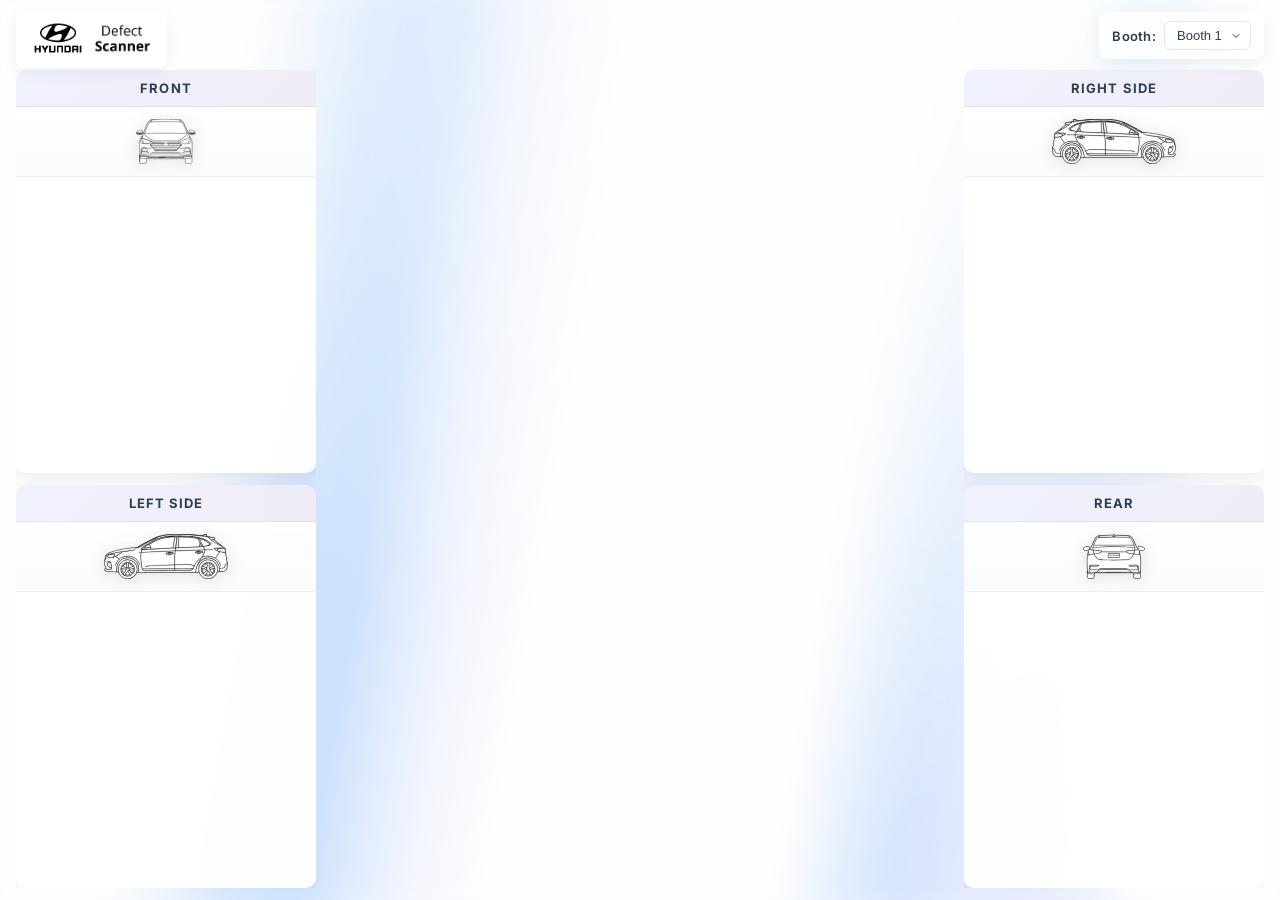
==== index.html @ 392a343a "booth options added" ====
<!DOCTYPE html>
<html lang="en">
<head>
    <meta charset="UTF-8">
    <meta name="viewport" content="width=device-width, initial-scale=1.0">
    <title>Hyundai Quality Control Dashboard</title>
    <link rel="stylesheet" href="styles.css">
</head>
<body>
    <div class="dashboard-container">
        <!-- Header with Logos -->
        <header class="dashboard-header">
            <div class="logo-container">
                <img src="Hyundai.png" alt="Hyundai Logo" class="logo hyundai-logo">
            </div>
            <div class="logo-container">
                <img src="DefectScanner.png" alt="Defect Scanner Logo" class="logo defect-logo">
            </div>
        </header>

        <!-- Booth Selector -->
        <div class="booth-selector">
            <label for="booth-select">Booth:</label>
            <select id="booth-select">
                <option value="5000" selected>Booth 1</option>
                <option value="5005">Booth 2</option>
                <option value="5010">Booth 3</option>
            </select>
        </div>

        <div class="main-layout">
            <!-- Left Column: Front & Left Side -->
            <div class="left-column">
                <!-- Front View Card -->
                <div class="inspection-card">
                    <div class="card-header">
                        <h2 class="card-title">FRONT</h2>
                    </div>
                    <div class="car-svg-container">
                        <img src="FrontView.svg" alt="Front View" class="car-svg">
                    </div>
                    <!-- Checklist loaded from API -->
                </div>

                <!-- Left Side View Card -->
                <div class="inspection-card">
                    <div class="card-header">
                        <h2 class="card-title">LEFT SIDE</h2>
                    </div>
                    <div class="car-svg-container">
                        <img src="SideView.svg" alt="Left Side" class="car-svg">
                    </div>
                    <!-- Checklist loaded from API -->
                </div>
            </div>

            <!-- Center: Video Grid -->
            <div class="videos-container">
                <!-- Videos loaded from API -->
            </div>

            <!-- Right Column: Right Side & Rear -->
            <div class="right-column">
                <!-- Right Side View Card -->
                <div class="inspection-card">
                    <div class="card-header">
                        <h2 class="card-title">RIGHT SIDE</h2>
                    </div>
                    <div class="car-svg-container">
                        <img src="SideView.svg" alt="Right Side" class="car-svg car-svg-flip">
                    </div>
                    <!-- Checklist loaded from API -->
                </div>

                <!-- Rear View Card -->
                <div class="inspection-card">
                    <div class="card-header">
                        <h2 class="card-title">REAR</h2>
                    </div>
                    <div class="car-svg-container">
                        <img src="BackView.svg" alt="Rear View" class="car-svg">
                    </div>
                    <!-- Checklist loaded from API -->
                </div>
            </div>
        </div>
    </div>

    <script src="script.js"></script>
</body>
</html>
---- styles.css ----
@import url('https://fonts.googleapis.com/css2?family=Inter:wght@400;500;600;700&display=swap');

* {
    margin: 0;
    padding: 0;
    box-sizing: border-box;
}

body {
    font-family: 'Inter', -apple-system, BlinkMacSystemFont, 'Segoe UI', Roboto, 'Helvetica Neue', Arial, sans-serif;
    background: #f8f9fa;
    height: 100vh;
    width: 100vw;
    padding: 0;
    margin: 0;
    color: #1a1a1a;
    -webkit-font-smoothing: antialiased;
    -moz-osx-font-smoothing: grayscale;
    overflow: hidden;
}

.dashboard-container {
    width: 100vw;
    height: 100vh;
    margin: 0;
    background: transparent;
    padding: 70px 16px 12px 16px;
    display: flex;
    flex-direction: column;
    align-items: center;
    justify-content: flex-start;
    position: relative;
    overflow: hidden;
}

/* Aurora Background Effect */
.dashboard-container::before {
    content: '';
    position: absolute;
    inset: -10px;
    pointer-events: none;
    background-image:
        repeating-linear-gradient(100deg, #fff 0%, #fff 7%, transparent 10%, transparent 12%, #fff 16%),
        repeating-linear-gradient(100deg, #e0f2fe 10%, #dbeafe 15%, #bfdbfe 20%, #e0e7ff 25%, #c7d2fe 30%);
    background-size: 300% 200%, 200% 100%;
    background-position: 50% 50%, 50% 50%;
    opacity: 0.8;
    filter: blur(10px);
    animation: aurora 60s linear infinite;
    will-change: transform;
    z-index: 0;
}

.dashboard-container::after {
    content: '';
    position: absolute;
    inset: 0;
    pointer-events: none;
    background-image:
        repeating-linear-gradient(100deg, #fff 0%, #fff 7%, transparent 10%, transparent 12%, #fff 16%),
        repeating-linear-gradient(100deg, #e0f2fe 10%, #dbeafe 15%, #bfdbfe 20%, #e0e7ff 25%, #c7d2fe 30%);
    background-size: 200% 100%, 100% 100%;
    background-attachment: fixed;
    mix-blend-mode: overlay;
    animation: aurora 60s linear infinite;
    z-index: 0;
    mask-image: radial-gradient(ellipse at 100% 0%, black 10%, transparent 70%);
    -webkit-mask-image: radial-gradient(ellipse at 100% 0%, black 10%, transparent 70%);
}

@keyframes aurora {
    0% {
        background-position: 50% 50%, 50% 50%;
    }
    100% {
        background-position: 350% 50%, 350% 50%;
    }
}

/* Header Styles - Compact for TV */
.dashboard-header {
    width: fit-content;
    display: flex;
    justify-content: flex-start;
    align-items: center;
    gap: 12px;
    padding: 8px 16px;
    position: absolute;
    top: 12px;
    left: 16px;
    z-index: 10;
    background: rgba(255, 255, 255, 0.7);
    backdrop-filter: blur(10px);
    -webkit-backdrop-filter: blur(10px);
    border: 1.5px solid rgba(255, 255, 255, 0.9);
    border-radius: 8px;
    box-shadow: 0 4px 16px rgba(0, 0, 0, 0.06);
}

.logo-container {
    flex: 0 0 auto;
}

.logo {
    height: 36px;
    width: auto;
    object-fit: contain;
}

.hyundai-logo {
    height: 32px;
}

.defect-logo {
    height: 34px;
}

/* Booth Selector */
.booth-selector {
    position: absolute;
    top: 12px;
    right: 16px;
    z-index: 10;
    display: flex;
    align-items: center;
    gap: 8px;
    padding: 8px 12px;
    background: rgba(255, 255, 255, 0.7);
    backdrop-filter: blur(10px);
    -webkit-backdrop-filter: blur(10px);
    border: 1.5px solid rgba(255, 255, 255, 0.9);
    border-radius: 8px;
    box-shadow: 0 4px 16px rgba(0, 0, 0, 0.06);
}

.booth-selector label {
    font-size: 13px;
    font-weight: 600;
    color: #2c3e50;
    letter-spacing: 0.02em;
}

.booth-selector select {
    padding: 6px 28px 6px 12px;
    font-size: 13px;
    font-weight: 500;
    color: #2c3e50;
    background: #ffffff;
    border: 1.5px solid #e5e8eb;
    border-radius: 6px;
    cursor: pointer;
    outline: none;
    transition: all 0.2s ease;
    appearance: none;
    background-image: url("data:image/svg+xml,%3Csvg xmlns='http://www.w3.org/2000/svg' width='12' height='12' viewBox='0 0 24 24' fill='none' stroke='%232c3e50' stroke-width='2' stroke-linecap='round' stroke-linejoin='round'%3E%3Cpolyline points='6,9 12,15 18,9'%3E%3C/polyline%3E%3C/svg%3E");
    background-repeat: no-repeat;
    background-position: right 8px center;
}

.booth-selector select:hover {
    border-color: #667eea;
    background-color: #f8fafc;
}

.booth-selector select:focus {
    border-color: #667eea;
    box-shadow: 0 0 0 3px rgba(102, 126, 234, 0.15);
}

/* Main Layout - Optimized for 24" TV Screen (1920x1080) */
.main-layout {
    width: 100%;
    max-width: 100%;
    flex: 1;
    display: grid;
    grid-template-columns: 300px 1fr 300px;
    grid-template-rows: 1fr;
    gap: 12px;
    position: relative;
    z-index: 1;
    min-height: 0;
    overflow: hidden;
}

/* Side Columns */
.left-column,
.right-column {
    display: flex;
    flex-direction: column;
    gap: 12px;
    min-height: 0;
    overflow: hidden;
}

/* Videos Container - Center area */
.videos-container {
    display: flex;
    flex-direction: column;
    width: 100%;
    height: 100%;
    align-self: stretch;
    position: relative;
    overflow: hidden;
}

/* Single video fills entire container */
.videos-container > div {
    flex: 1;
    width: 100% !important;
    height: 100% !important;
    min-height: 0;
    display: flex;
}

/* Override inline styles on images from backend */
.videos-container img[style],
.videos-container img {
    width: 100% !important;
    height: 100% !important;
    object-fit: cover !important;
    display: block !important;
    flex: 1;
    min-height: 0;
}

.videos-container video,
.videos-container iframe {
    width: 100% !important;
    height: 100% !important;
    object-fit: cover !important;
    display: block !important;
}

.video-wrapper {
    border-radius: 12px;
    overflow: hidden;
    position: relative;
    background: #fff;
    transition: all 0.3s cubic-bezier(0.4, 0, 0.2, 1);
    width: 100%;
    height: 100%;
    box-shadow: 0 4px 12px rgba(0, 0, 0, 0.08);
}

.video-wrapper:hover {
    transform: scale(1.02);
    box-shadow: 0 8px 24px rgba(0, 0, 0, 0.12);
}

.vehicle-image {
    width: 100%;
    height: 100%;
    object-fit: cover;
    display: block;
}

/* Inspection Card Styles */
.inspection-card {
    background: rgba(255, 255, 255, 0.95);
    border-radius: 10px;
    padding: 0;
    box-shadow: 0 4px 16px rgba(0, 0, 0, 0.08);
    overflow: hidden;
    transition: all 0.3s cubic-bezier(0.4, 0, 0.2, 1);
    position: relative;
    display: flex;
    flex-direction: column;
    backdrop-filter: blur(10px);
    -webkit-backdrop-filter: blur(10px);
    flex: 1;
    min-height: 0;
}

.inspection-card:hover {
    transform: translateY(-3px);
    box-shadow: 0 10px 28px rgba(0, 0, 0, 0.15);
}

/* Card Header */
.card-header {
    padding: 10px 12px;
    background: linear-gradient(135deg, rgba(102, 126, 234, 0.1) 0%, rgba(118, 75, 162, 0.1) 100%);
    border-bottom: 1px solid rgba(0, 0, 0, 0.06);
    flex-shrink: 0;
}

.card-title {
    font-size: 13px;
    font-weight: 700;
    color: #2c3e50;
    margin: 0;
    letter-spacing: 0.08em;
    text-align: center;
    text-transform: uppercase;
}

/* Car SVG Container */
.car-svg-container {
    padding: 10px;
    display: flex;
    align-items: center;
    justify-content: center;
    background: linear-gradient(180deg, rgba(255, 255, 255, 0.5) 0%, rgba(248, 250, 252, 0.8) 100%);
    border-bottom: 1px solid rgba(0, 0, 0, 0.06);
    min-height: 70px;
    flex-shrink: 0;
}

.car-svg {
    width: auto;
    height: 45px;
    max-width: 100%;
    filter: drop-shadow(0 2px 8px rgba(0, 0, 0, 0.1));
    transition: transform 0.3s ease;
    object-fit: contain;
}

.car-svg-flip {
    transform: scaleX(-1);
}

.inspection-card:hover .car-svg {
    transform: scale(1.1);
}

.inspection-card:hover .car-svg-flip {
    transform: scaleX(-1) scale(1.1);
}

/* Dual Checklist Container */
.dual-checklist-container {
    display: flex;
    gap: 6px;
    padding: 8px;
    flex: 1;
    overflow: hidden;
    min-height: 0;
}

.checklist-column {
    flex: 1;
    display: flex;
    flex-direction: column;
    gap: 4px;
    min-width: 0;
    min-height: 0;
    overflow: hidden;
}

.checklist-heading {
    font-size: 9px;
    font-weight: 700;
    color: #64748b;
    text-transform: uppercase;
    letter-spacing: 0.05em;
    margin: 0;
    padding: 4px 5px;
    background: rgba(100, 116, 139, 0.08);
    border-radius: 4px;
    text-align: center;
    flex-shrink: 0;
}

/* Checklist Container */
.checklist-container {
    padding: 0;
    display: flex;
    flex-direction: column;
    gap: 4px;
    overflow-y: auto;
    flex: 1;
    min-height: 0;
}

.checklist-container::-webkit-scrollbar {
    width: 6px;
}

.checklist-container::-webkit-scrollbar-track {
    background: transparent;
}

.checklist-container::-webkit-scrollbar-thumb {
    background: rgba(0, 0, 0, 0.1);
    border-radius: 3px;
}

.checklist-container::-webkit-scrollbar-thumb:hover {
    background: rgba(0, 0, 0, 0.2);
}

/* Checklist Item */
.checklist-item {
    display: flex;
    align-items: center;
    gap: 6px;
    padding: 5px 8px;
    background: #ffffff;
    border: 1.5px solid #e5e8eb;
    border-radius: 5px;
    transition: all 0.25s cubic-bezier(0.4, 0, 0.2, 1);
    cursor: pointer;
    position: relative;
    min-height: 28px;
    flex-shrink: 0;
}

.checklist-item:hover {
    background: #f8fafc;
    border-color: #00d6a3;
    transform: translateX(2px);
}

.checklist-item label {
    cursor: pointer;
    user-select: none;
    font-size: 10px;
    font-weight: 500;
    color: #2c3e50;
    flex: 1;
    line-height: 1.2;
    letter-spacing: -0.01em;
}

/* Custom Checkbox - Red Cross for unchecked, Green Check for checked */
.checkbox {
    appearance: none;
    width: 14px;
    height: 14px;
    border: 1.5px solid #ef4444;
    border-radius: 3px;
    cursor: pointer;
    position: relative;
    flex-shrink: 0;
    transition: all 0.25s cubic-bezier(0.4, 0, 0.2, 1);
    background: #fee2e2;
}

/* Red Cross for unchecked */
.checkbox::before {
    content: '';
    position: absolute;
    left: 50%;
    top: 50%;
    width: 8px;
    height: 1.5px;
    background: #ef4444;
    transform: translate(-50%, -50%) rotate(45deg);
}

.checkbox::after {
    content: '';
    position: absolute;
    left: 50%;
    top: 50%;
    width: 8px;
    height: 1.5px;
    background: #ef4444;
    transform: translate(-50%, -50%) rotate(-45deg);
}

.checkbox:hover {
    border-color: #dc2626;
    background: #fecaca;
}

/* Green checkmark for checked */
.checkbox:checked {
    background: #10b981;
    border-color: #10b981;
}

.checkbox:checked::before {
    display: none;
}

.checkbox:checked::after {
    content: '';
    position: absolute;
    left: 4px;
    top: 1px;
    width: 3px;
    height: 7px;
    border: solid white;
    border-width: 0 1.5px 1.5px 0;
    background: transparent;
    transform: rotate(45deg);
}

.checkbox:checked ~ label {
    color: #047857;
    font-weight: 600;
}

/* Unchecked items - Red styling */
.checklist-item {
    background: #fef2f2;
    border-color: #fca5a5;
}

.checklist-item label {
    color: #dc2626;
}

/* Checked items - Green styling */
.checklist-item:has(.checkbox:checked) {
    background: #f0fdf7;
    border-color: #86efac;
}

/* Parts Checklist - Amber/Yellow styling for unchecked (informational) */
.parts-checklist .checklist-item {
    background: #fffbeb;
    border-color: #fcd34d;
}

.parts-checklist .checklist-item label {
    color: #b45309;
}

.parts-checklist .checkbox {
    border-color: #f59e0b;
    background: #fef3c7;
}

.parts-checklist .checkbox::before,
.parts-checklist .checkbox::after {
    background: #f59e0b;
}

.parts-checklist .checkbox:hover {
    border-color: #d97706;
    background: #fde68a;
}

/* Parts Checklist - Checked items remain green */
.parts-checklist .checklist-item:has(.checkbox:checked) {
    background: #f0fdf7;
    border-color: #86efac;
}

.parts-checklist .checkbox:checked {
    background: #10b981;
    border-color: #10b981;
}

.parts-checklist .checkbox:checked::before {
    display: none;
}

.parts-checklist .checkbox:checked::after {
    content: '';
    position: absolute;
    left: 4px;
    top: 1px;
    width: 3px;
    height: 7px;
    border: solid white;
    border-width: 0 1.5px 1.5px 0;
    background: transparent;
    transform: rotate(45deg);
}

.parts-checklist .checkbox:checked ~ label {
    color: #047857;
    font-weight: 600;
}

/* Print Styles */
@media print {
    body {
        background: white;
    }

    .dashboard-container::before,
    .dashboard-container::after {
        display: none;
    }

    .dashboard-container {
        box-shadow: none;
    }
}
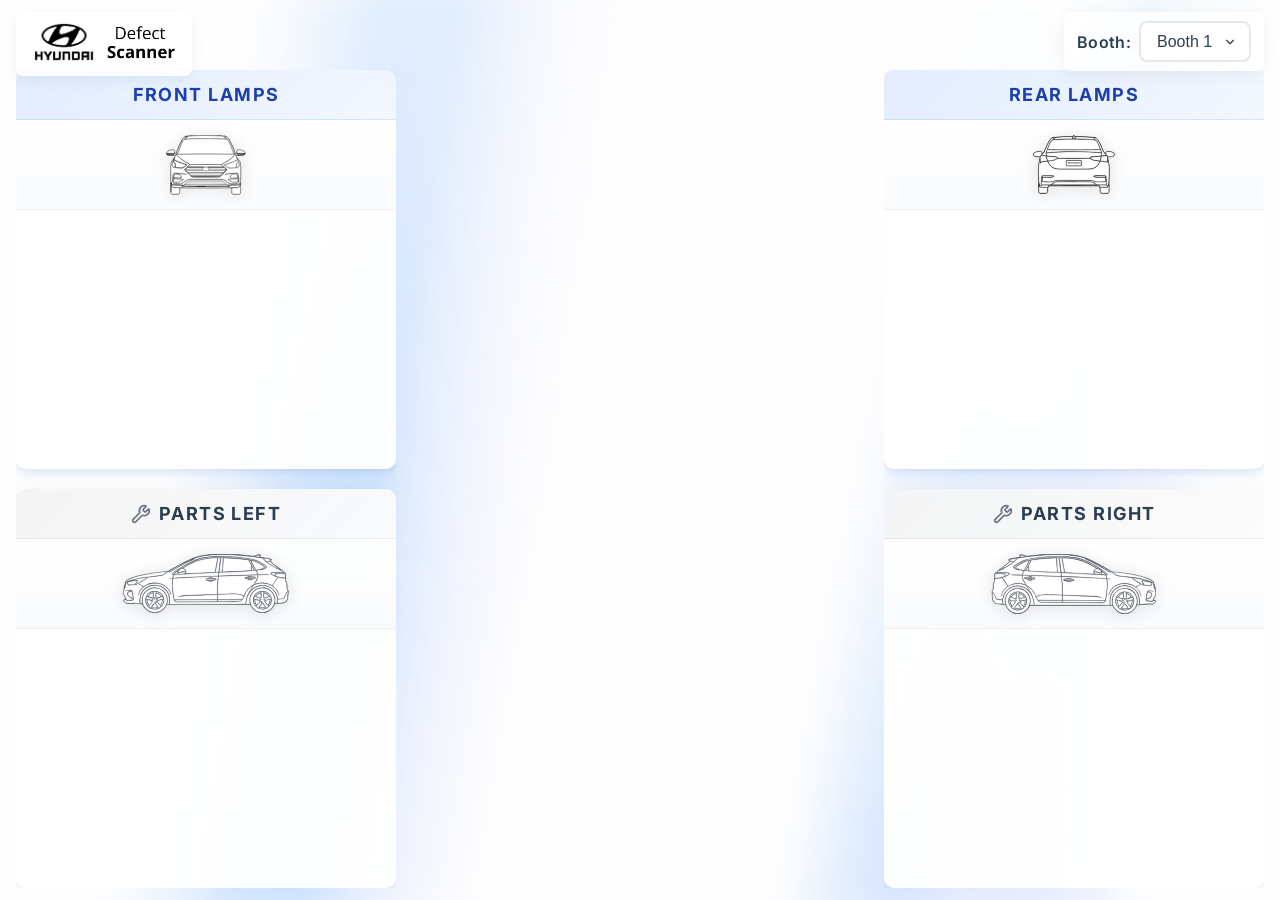
==== commit 7a2ad71c: "9 jan" ====
--- a/index.html
+++ b/index.html
@@ -29,12 +29,12 @@
         </div>
 
         <div class="main-layout">
-            <!-- Left Column: Front & Left Side -->
+            <!-- Left Column: Front Lamps & Left Parts -->
             <div class="left-column">
-                <!-- Front View Card -->
-                <div class="inspection-card">
+                <!-- Front View Lamps Card -->
+                <div class="inspection-card lamp-card" id="front-lamps-card">
                     <div class="card-header">
-                        <h2 class="card-title">FRONT</h2>
+                        <h2 class="card-title">FRONT LAMPS</h2>
                     </div>
                     <div class="car-svg-container">
                         <img src="FrontView.svg" alt="Front View" class="car-svg">
@@ -42,10 +42,15 @@
                     <!-- Checklist loaded from API -->
                 </div>
 
-                <!-- Left Side View Card -->
-                <div class="inspection-card">
+                <!-- Left Side Parts Card -->
+                <div class="inspection-card parts-card" id="left-parts-card">
                     <div class="card-header">
-                        <h2 class="card-title">LEFT SIDE</h2>
+                        <h2 class="card-title">
+                            <svg class="title-icon" xmlns="http://www.w3.org/2000/svg" width="24" height="24" viewBox="0 0 24 24" fill="none" stroke="currentColor" stroke-width="2" stroke-linecap="round" stroke-linejoin="round">
+                                <path d="M14.7 6.3a1 1 0 0 0 0 1.4l1.6 1.6a1 1 0 0 0 1.4 0l3.106-3.105c.32-.322.863-.22.983.218a6 6 0 0 1-8.259 7.057l-7.91 7.91a1 1 0 0 1-2.999-3l7.91-7.91a6 6 0 0 1 7.057-8.259c.438.12.54.662.219.984z"/>
+                            </svg>
+                            PARTS LEFT
+                        </h2>
                     </div>
                     <div class="car-svg-container">
                         <img src="SideView.svg" alt="Left Side" class="car-svg">
@@ -59,26 +64,31 @@
                 <!-- Videos loaded from API -->
             </div>
 
-            <!-- Right Column: Right Side & Rear -->
+            <!-- Right Column: Rear Lamps & Right Parts -->
             <div class="right-column">
-                <!-- Right Side View Card -->
-                <div class="inspection-card">
+                <!-- Rear View Lamps Card -->
+                <div class="inspection-card lamp-card" id="rear-lamps-card">
                     <div class="card-header">
-                        <h2 class="card-title">RIGHT SIDE</h2>
+                        <h2 class="card-title">REAR LAMPS</h2>
                     </div>
                     <div class="car-svg-container">
-                        <img src="SideView.svg" alt="Right Side" class="car-svg car-svg-flip">
+                        <img src="BackView.svg" alt="Rear View" class="car-svg">
                     </div>
                     <!-- Checklist loaded from API -->
                 </div>
 
-                <!-- Rear View Card -->
-                <div class="inspection-card">
+                <!-- Right Side Parts Card -->
+                <div class="inspection-card parts-card" id="right-parts-card">
                     <div class="card-header">
-                        <h2 class="card-title">REAR</h2>
+                        <h2 class="card-title">
+                            <svg class="title-icon" xmlns="http://www.w3.org/2000/svg" width="24" height="24" viewBox="0 0 24 24" fill="none" stroke="currentColor" stroke-width="2" stroke-linecap="round" stroke-linejoin="round">
+                                <path d="M14.7 6.3a1 1 0 0 0 0 1.4l1.6 1.6a1 1 0 0 0 1.4 0l3.106-3.105c.32-.322.863-.22.983.218a6 6 0 0 1-8.259 7.057l-7.91 7.91a1 1 0 0 1-2.999-3l7.91-7.91a6 6 0 0 1 7.057-8.259c.438.12.54.662.219.984z"/>
+                            </svg>
+                            PARTS RIGHT
+                        </h2>
                     </div>
                     <div class="car-svg-container">
-                        <img src="BackView.svg" alt="Rear View" class="car-svg">
+                        <img src="SideView.svg" alt="Right Side" class="car-svg car-svg-flip">
                     </div>
                     <!-- Checklist loaded from API -->
                 </div>
--- a/styles.css
+++ b/styles.css
@@ -102,17 +102,17 @@
 }
 
 .logo {
-    height: 36px;
+    height: 44px;
     width: auto;
     object-fit: contain;
 }
 
 .hyundai-logo {
-    height: 32px;
+    height: 40px;
 }
 
 .defect-logo {
-    height: 34px;
+    height: 42px;
 }
 
 /* Booth Selector */
@@ -134,27 +134,27 @@
 }
 
 .booth-selector label {
-    font-size: 13px;
+    font-size: 16px;
     font-weight: 600;
     color: #2c3e50;
     letter-spacing: 0.02em;
 }
 
 .booth-selector select {
-    padding: 6px 28px 6px 12px;
-    font-size: 13px;
+    padding: 10px 36px 10px 16px;
+    font-size: 16px;
     font-weight: 500;
     color: #2c3e50;
     background: #ffffff;
-    border: 1.5px solid #e5e8eb;
-    border-radius: 6px;
+    border: 2px solid #e5e8eb;
+    border-radius: 8px;
     cursor: pointer;
     outline: none;
     transition: all 0.2s ease;
     appearance: none;
-    background-image: url("data:image/svg+xml,%3Csvg xmlns='http://www.w3.org/2000/svg' width='12' height='12' viewBox='0 0 24 24' fill='none' stroke='%232c3e50' stroke-width='2' stroke-linecap='round' stroke-linejoin='round'%3E%3Cpolyline points='6,9 12,15 18,9'%3E%3C/polyline%3E%3C/svg%3E");
+    background-image: url("data:image/svg+xml,%3Csvg xmlns='http://www.w3.org/2000/svg' width='14' height='14' viewBox='0 0 24 24' fill='none' stroke='%232c3e50' stroke-width='2' stroke-linecap='round' stroke-linejoin='round'%3E%3Cpolyline points='6,9 12,15 18,9'%3E%3C/polyline%3E%3C/svg%3E");
     background-repeat: no-repeat;
-    background-position: right 8px center;
+    background-position: right 12px center;
 }
 
 .booth-selector select:hover {
@@ -173,9 +173,9 @@
     max-width: 100%;
     flex: 1;
     display: grid;
-    grid-template-columns: 300px 1fr 300px;
+    grid-template-columns: 380px 1fr 380px;
     grid-template-rows: 1fr;
-    gap: 12px;
+    gap: 16px;
     position: relative;
     z-index: 1;
     min-height: 0;
@@ -187,7 +187,7 @@
 .right-column {
     display: flex;
     flex-direction: column;
-    gap: 12px;
+    gap: 20px;
     min-height: 0;
     overflow: hidden;
 }
@@ -276,39 +276,80 @@
     box-shadow: 0 10px 28px rgba(0, 0, 0, 0.15);
 }
 
+/* Lamp Cards - Blue accent */
+.lamp-card {
+    box-shadow: 0 4px 16px rgba(59, 130, 246, 0.15), 0 2px 8px rgba(0, 0, 0, 0.06);
+}
+
+.lamp-card .card-header {
+    background: linear-gradient(135deg, rgba(59, 130, 246, 0.15) 0%, rgba(96, 165, 250, 0.08) 100%);
+    border-bottom: 1px solid rgba(59, 130, 246, 0.15);
+}
+
+.lamp-card .card-title {
+    color: #1e40af;
+}
+
+.lamp-card .title-icon {
+    color: #3b82f6;
+}
+
+/* Parts Cards - Subtle grey accent */
+.parts-card .card-header {
+    background: linear-gradient(135deg, rgba(107, 114, 128, 0.08) 0%, rgba(156, 163, 175, 0.04) 100%);
+}
+
+.parts-card .title-icon {
+    color: #6b7280;
+}
+
 /* Card Header */
 .card-header {
-    padding: 10px 12px;
+    padding: 14px 16px;
     background: linear-gradient(135deg, rgba(102, 126, 234, 0.1) 0%, rgba(118, 75, 162, 0.1) 100%);
     border-bottom: 1px solid rgba(0, 0, 0, 0.06);
     flex-shrink: 0;
 }
 
 .card-title {
-    font-size: 13px;
+    font-size: 18px;
     font-weight: 700;
     color: #2c3e50;
     margin: 0;
     letter-spacing: 0.08em;
     text-align: center;
     text-transform: uppercase;
+    display: flex;
+    align-items: center;
+    justify-content: center;
+    gap: 8px;
+}
+
+/* Title Icon (wrench) for parts cards */
+.title-icon {
+    width: 20px;
+    height: 20px;
+    color: #2c3e50;
+    flex-shrink: 0;
 }
 
 /* Car SVG Container */
 .car-svg-container {
-    padding: 10px;
-    display: flex;
+    padding: 12px 16px;
+    display: flex;
+    flex-direction: column;
     align-items: center;
     justify-content: center;
+    gap: 8px;
     background: linear-gradient(180deg, rgba(255, 255, 255, 0.5) 0%, rgba(248, 250, 252, 0.8) 100%);
     border-bottom: 1px solid rgba(0, 0, 0, 0.06);
-    min-height: 70px;
+    min-height: 90px;
     flex-shrink: 0;
 }
 
 .car-svg {
     width: auto;
-    height: 45px;
+    height: 60px;
     max-width: 100%;
     filter: drop-shadow(0 2px 8px rgba(0, 0, 0, 0.1));
     transition: transform 0.3s ease;
@@ -363,10 +404,10 @@
 
 /* Checklist Container */
 .checklist-container {
-    padding: 0;
+    padding: 10px;
     display: flex;
     flex-direction: column;
-    gap: 4px;
+    gap: 6px;
     overflow-y: auto;
     flex: 1;
     min-height: 0;
@@ -393,47 +434,48 @@
 .checklist-item {
     display: flex;
     align-items: center;
-    gap: 6px;
-    padding: 5px 8px;
+    gap: 10px;
+    padding: 10px 14px;
     background: #ffffff;
-    border: 1.5px solid #e5e8eb;
-    border-radius: 5px;
+    border: none;
+    border-radius: 8px;
+    box-shadow: 0 1px 3px rgba(0, 0, 0, 0.08), 0 1px 2px rgba(0, 0, 0, 0.04);
     transition: all 0.25s cubic-bezier(0.4, 0, 0.2, 1);
     cursor: pointer;
     position: relative;
-    min-height: 28px;
+    min-height: 44px;
     flex-shrink: 0;
 }
 
 .checklist-item:hover {
-    background: #f8fafc;
-    border-color: #00d6a3;
-    transform: translateX(2px);
+    background: #fafafa;
+    box-shadow: 0 4px 12px rgba(0, 0, 0, 0.1), 0 2px 4px rgba(0, 0, 0, 0.06);
+    transform: translateY(-1px);
 }
 
 .checklist-item label {
     cursor: pointer;
     user-select: none;
-    font-size: 10px;
+    font-size: 15px;
     font-weight: 500;
     color: #2c3e50;
     flex: 1;
-    line-height: 1.2;
+    line-height: 1.3;
     letter-spacing: -0.01em;
 }
 
 /* Custom Checkbox - Red Cross for unchecked, Green Check for checked */
 .checkbox {
     appearance: none;
-    width: 14px;
-    height: 14px;
-    border: 1.5px solid #ef4444;
-    border-radius: 3px;
+    width: 22px;
+    height: 22px;
+    border: 2px solid #ef4444;
+    border-radius: 50%;
     cursor: pointer;
     position: relative;
     flex-shrink: 0;
     transition: all 0.25s cubic-bezier(0.4, 0, 0.2, 1);
-    background: #fee2e2;
+    background: #ef4444;
 }
 
 /* Red Cross for unchecked */
@@ -442,9 +484,9 @@
     position: absolute;
     left: 50%;
     top: 50%;
-    width: 8px;
-    height: 1.5px;
-    background: #ef4444;
+    width: 10px;
+    height: 2px;
+    background: white;
     transform: translate(-50%, -50%) rotate(45deg);
 }
 
@@ -453,15 +495,15 @@
     position: absolute;
     left: 50%;
     top: 50%;
-    width: 8px;
-    height: 1.5px;
-    background: #ef4444;
+    width: 10px;
+    height: 2px;
+    background: white;
     transform: translate(-50%, -50%) rotate(-45deg);
 }
 
 .checkbox:hover {
     border-color: #dc2626;
-    background: #fecaca;
+    background: #dc2626;
 }
 
 /* Green checkmark for checked */
@@ -477,93 +519,105 @@
 .checkbox:checked::after {
     content: '';
     position: absolute;
-    left: 4px;
-    top: 1px;
-    width: 3px;
-    height: 7px;
+    left: 50%;
+    top: 45%;
+    width: 5px;
+    height: 9px;
     border: solid white;
-    border-width: 0 1.5px 1.5px 0;
+    border-width: 0 2px 2px 0;
     background: transparent;
+    transform: translate(-50%, -50%) rotate(45deg);
+}
+
+.checkbox:checked ~ label {
+    color: #059669;
+}
+
+/* Unchecked items - Subtle styling */
+.checklist-item label {
+    color: #374151;
+}
+
+/* Checked items - Subtle green tint */
+.checklist-item:has(.checkbox:checked) {
+    background: #f0fdf4;
+    box-shadow: 0 1px 3px rgba(16, 185, 129, 0.12), 0 1px 2px rgba(16, 185, 129, 0.08);
+}
+
+.checklist-item:has(.checkbox:checked) label {
+    color: #059669;
+}
+
+/* Parts Indicator (replaces checkbox for parts) */
+.parts-indicator {
+    width: 22px;
+    height: 22px;
+    border-radius: 50%;
+    flex-shrink: 0;
+    display: flex;
+    align-items: center;
+    justify-content: center;
+    transition: all 0.25s ease;
+}
+
+/* Parts State: Grey - Not eligible for current car */
+.parts-state-not-eligible {
+    background: #f9fafb !important;
+    box-shadow: 0 1px 2px rgba(0, 0, 0, 0.04) !important;
+}
+
+.parts-state-not-eligible .parts-indicator {
+    background: #d1d5db;
+}
+
+.parts-state-not-eligible label {
+    color: #9ca3af !important;
+}
+
+/* Parts State: Blue - Present in current car */
+.parts-state-present {
+    background: #eff6ff !important;
+    box-shadow: 0 1px 3px rgba(59, 130, 246, 0.12), 0 1px 2px rgba(59, 130, 246, 0.08) !important;
+}
+
+.parts-state-present .parts-indicator {
+    background: #3b82f6;
+}
+
+.parts-state-present .parts-indicator::after {
+    content: '';
+    width: 6px;
+    height: 10px;
+    border: solid white;
+    border-width: 0 2.5px 2.5px 0;
     transform: rotate(45deg);
-}
-
-.checkbox:checked ~ label {
-    color: #047857;
-    font-weight: 600;
-}
-
-/* Unchecked items - Red styling */
-.checklist-item {
-    background: #fef2f2;
-    border-color: #fca5a5;
-}
-
-.checklist-item label {
-    color: #dc2626;
-}
-
-/* Checked items - Green styling */
-.checklist-item:has(.checkbox:checked) {
-    background: #f0fdf7;
-    border-color: #86efac;
-}
-
-/* Parts Checklist - Amber/Yellow styling for unchecked (informational) */
-.parts-checklist .checklist-item {
-    background: #fffbeb;
-    border-color: #fcd34d;
-}
-
-.parts-checklist .checklist-item label {
-    color: #b45309;
-}
-
-.parts-checklist .checkbox {
-    border-color: #f59e0b;
-    background: #fef3c7;
-}
-
-.parts-checklist .checkbox::before,
-.parts-checklist .checkbox::after {
-    background: #f59e0b;
-}
-
-.parts-checklist .checkbox:hover {
-    border-color: #d97706;
-    background: #fde68a;
-}
-
-/* Parts Checklist - Checked items remain green */
-.parts-checklist .checklist-item:has(.checkbox:checked) {
-    background: #f0fdf7;
-    border-color: #86efac;
-}
-
-.parts-checklist .checkbox:checked {
-    background: #10b981;
-    border-color: #10b981;
-}
-
-.parts-checklist .checkbox:checked::before {
-    display: none;
-}
-
-.parts-checklist .checkbox:checked::after {
-    content: '';
-    position: absolute;
-    left: 4px;
-    top: 1px;
-    width: 3px;
-    height: 7px;
-    border: solid white;
-    border-width: 0 1.5px 1.5px 0;
-    background: transparent;
-    transform: rotate(45deg);
-}
-
-.parts-checklist .checkbox:checked ~ label {
-    color: #047857;
-    font-weight: 600;
+    margin-bottom: 2px;
+}
+
+.parts-state-present label {
+    color: #2563eb !important;
+}
+
+/* Parts State: Orange - Required but not present */
+.parts-state-required {
+    background: #fff7ed !important;
+    box-shadow: 0 1px 3px rgba(249, 115, 22, 0.12), 0 1px 2px rgba(249, 115, 22, 0.08) !important;
+}
+
+.parts-state-required .parts-indicator {
+    background: #f97316;
+}
+
+.parts-state-required .parts-indicator::after {
+    content: '!';
+    color: white;
+    font-weight: 700;
+    font-size: 14px;
+    line-height: 1;
+}
+
+.parts-state-required label {
+    color: #ea580c !important;
 }
 
 /* Print Styles */
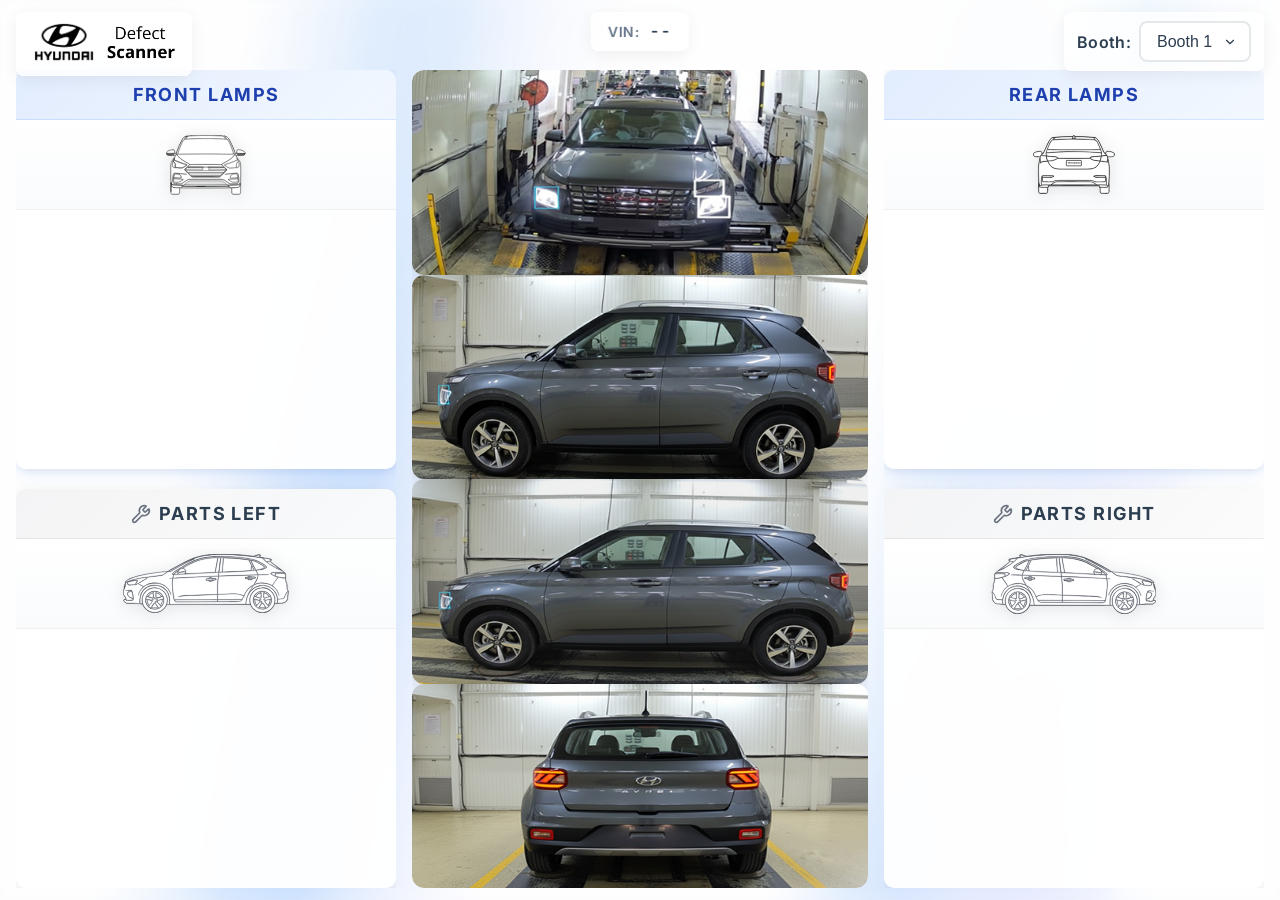
==== commit f6011dd6: "Add VIN display and status popover for test results - Add VIN display at top center with JetBrains M" ====
--- a/index.html
+++ b/index.html
@@ -17,6 +17,12 @@
                 <img src="DefectScanner.png" alt="Defect Scanner Logo" class="logo defect-logo">
             </div>
         </header>
+
+        <!-- VIN Display -->
+        <div class="vin-display" id="vin-display">
+            <span class="vin-label">VIN:</span>
+            <span class="vin-code" id="vin-code">--</span>
+        </div>
 
         <!-- Booth Selector -->
         <div class="booth-selector">
@@ -96,6 +102,14 @@
         </div>
     </div>
 
+    <!-- Status Popover (Full Screen) -->
+    <div class="status-popover" id="status-popover">
+        <div class="popover-content">
+            <div class="popover-icon" id="popover-icon"></div>
+            <div class="popover-text" id="popover-text"></div>
+        </div>
+    </div>
+
     <script src="script.js"></script>
 </body>
 </html>
--- a/styles.css
+++ b/styles.css
@@ -1,4 +1,5 @@
 @import url('https://fonts.googleapis.com/css2?family=Inter:wght@400;500;600;700&display=swap');
+@import url('https://fonts.googleapis.com/css2?family=JetBrains+Mono:wght@500;700&display=swap');
 
 * {
     margin: 0;
@@ -197,14 +198,24 @@
     display: flex;
     flex-direction: column;
     width: 100%;
-    height: 100%;
-    align-self: stretch;
+    flex: 1;
+    min-height: 0;
     position: relative;
     overflow: hidden;
+    border-radius: 12px;
+}
+
+/* Video content wrapper */
+.video-content-wrapper {
+    flex: 1;
+    width: 100%;
+    min-height: 0;
+    display: flex;
+    flex-direction: column;
 }
 
 /* Single video fills entire container */
-.videos-container > div {
+.video-content-wrapper > div {
     flex: 1;
     width: 100% !important;
     height: 100% !important;
@@ -620,6 +631,181 @@
     color: #ea580c !important;
 }
 
+/* VIN Display - Top center */
+.vin-display {
+    position: absolute;
+    top: 12px;
+    left: 50%;
+    transform: translateX(-50%);
+    z-index: 10;
+    display: flex;
+    align-items: center;
+    gap: 10px;
+    padding: 8px 16px;
+    background: rgba(255, 255, 255, 0.7);
+    backdrop-filter: blur(10px);
+    -webkit-backdrop-filter: blur(10px);
+    border: 1.5px solid rgba(255, 255, 255, 0.9);
+    border-radius: 8px;
+    box-shadow: 0 4px 16px rgba(0, 0, 0, 0.06);
+}
+
+.vin-label {
+    font-size: 14px;
+    font-weight: 600;
+    color: #64748b;
+    letter-spacing: 0.05em;
+}
+
+.vin-code {
+    font-family: 'JetBrains Mono', monospace;
+    font-size: 16px;
+    font-weight: 600;
+    color: #2c3e50;
+    letter-spacing: 0.08em;
+}
+
+/* Status Popover - Full screen overlay */
+.status-popover {
+    position: fixed;
+    inset: 0;
+    z-index: 1000;
+    display: flex;
+    align-items: center;
+    justify-content: center;
+    opacity: 0;
+    visibility: hidden;
+    transition: all 0.4s cubic-bezier(0.4, 0, 0.2, 1);
+    pointer-events: none;
+}
+
+.status-popover::before {
+    content: '';
+    position: absolute;
+    inset: 0;
+    background: rgba(0, 0, 0, 0.05);
+}
+
+.status-popover.show {
+    opacity: 1;
+    visibility: visible;
+}
+
+.status-popover.show .popover-content {
+    transform: scale(1) translateY(0);
+}
+
+.popover-content {
+    position: relative;
+    display: flex;
+    flex-direction: column;
+    align-items: center;
+    justify-content: center;
+    gap: 32px;
+    width: 40vw;
+    height: 40vh;
+    min-width: 420px;
+    min-height: 320px;
+    background: rgba(255, 255, 255, 0.75);
+    backdrop-filter: blur(20px);
+    -webkit-backdrop-filter: blur(20px);
+    border: 1px solid rgba(255, 255, 255, 0.5);
+    border-radius: 32px;
+    box-shadow:
+        0 32px 64px rgba(0, 0, 0, 0.2),
+        inset 0 1px 0 rgba(255, 255, 255, 0.8);
+    transform: scale(0.9) translateY(20px);
+    transition: transform 0.5s cubic-bezier(0.34, 1.56, 0.64, 1);
+}
+
+/* Success state card tint */
+.popover-content:has(.popover-icon.success) {
+    background: rgba(240, 253, 244, 0.8);
+    border-color: rgba(34, 197, 94, 0.3);
+}
+
+/* Failure state card tint */
+.popover-content:has(.popover-icon.failure) {
+    background: rgba(254, 242, 242, 0.8);
+    border-color: rgba(239, 68, 68, 0.3);
+}
+
+.popover-icon {
+    width: 140px;
+    height: 140px;
+    border-radius: 50%;
+    display: flex;
+    align-items: center;
+    justify-content: center;
+    position: relative;
+}
+
+.popover-icon.success {
+    background: linear-gradient(145deg, #22c55e 0%, #16a34a 100%);
+    box-shadow: 0 16px 48px rgba(34, 197, 94, 0.5);
+    animation: pulse-success 1.5s ease-in-out infinite;
+}
+
+@keyframes pulse-success {
+    0%, 100% { transform: scale(1); box-shadow: 0 16px 48px rgba(34, 197, 94, 0.5); }
+    50% { transform: scale(1.05); box-shadow: 0 20px 60px rgba(34, 197, 94, 0.6); }
+}
+
+.popover-icon.success::after {
+    content: '';
+    width: 40px;
+    height: 70px;
+    border: solid white;
+    border-width: 0 10px 10px 0;
+    transform: rotate(45deg);
+    margin-bottom: 16px;
+}
+
+.popover-icon.failure {
+    background: linear-gradient(145deg, #ef4444 0%, #dc2626 100%);
+    box-shadow: 0 16px 48px rgba(239, 68, 68, 0.5);
+    animation: pulse-failure 1.5s ease-in-out infinite;
+}
+
+@keyframes pulse-failure {
+    0%, 100% { transform: scale(1); box-shadow: 0 16px 48px rgba(239, 68, 68, 0.5); }
+    50% { transform: scale(1.05); box-shadow: 0 20px 60px rgba(239, 68, 68, 0.6); }
+}
+
+.popover-icon.failure::before,
+.popover-icon.failure::after {
+    content: '';
+    position: absolute;
+    width: 70px;
+    height: 10px;
+    background: white;
+    border-radius: 5px;
+}
+
+.popover-icon.failure::before {
+    transform: rotate(45deg);
+}
+
+.popover-icon.failure::after {
+    transform: rotate(-45deg);
+}
+
+.popover-text {
+    font-family: 'Inter', sans-serif;
+    font-size: 36px;
+    font-weight: 700;
+    letter-spacing: 0.04em;
+    text-transform: uppercase;
+}
+
+.popover-text.success {
+    color: #16a34a;
+}
+
+.popover-text.failure {
+    color: #dc2626;
+}
+
 /* Print Styles */
 @media print {
     body {
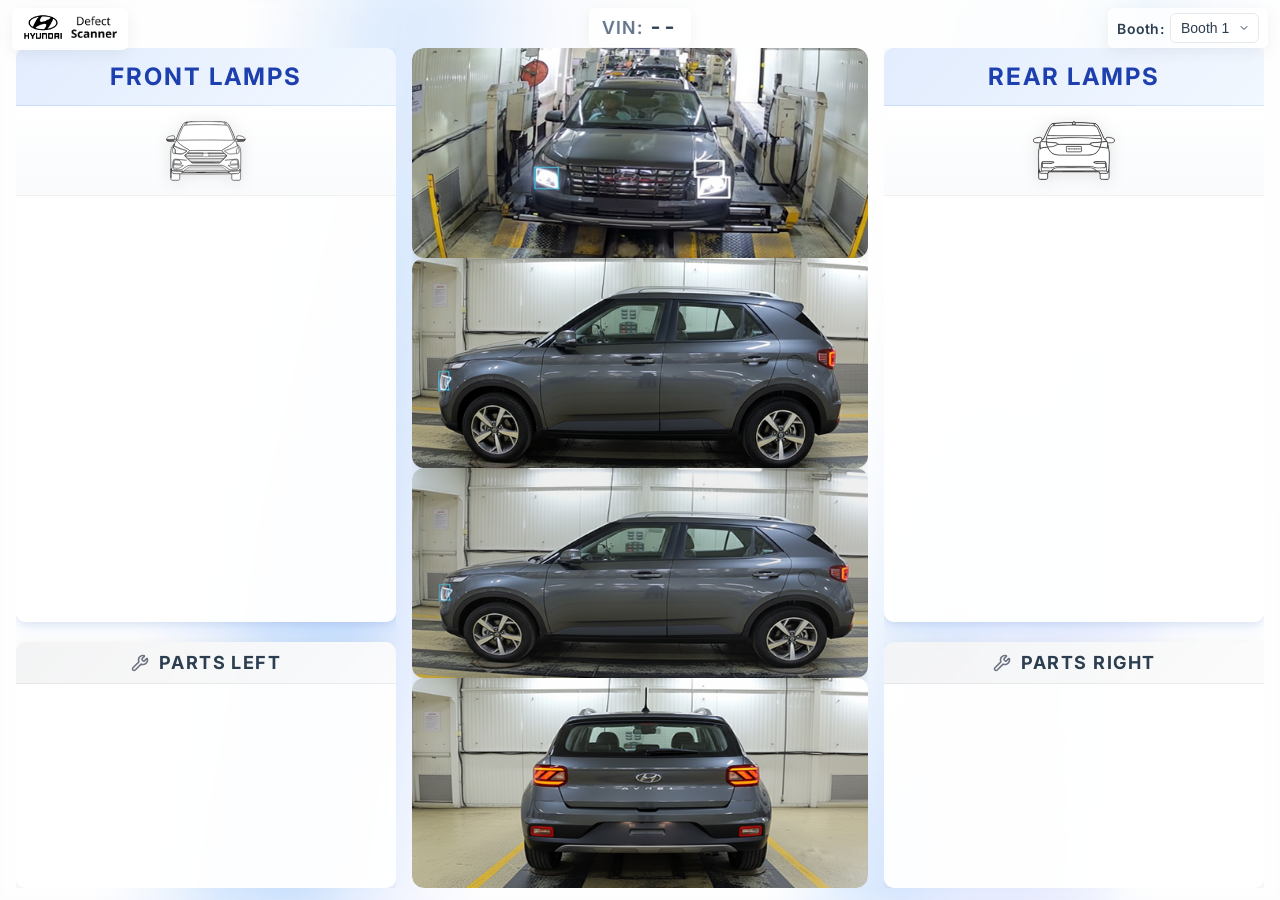
==== commit 50195697: "Make popups flashy and show failed lamps for TV viewing - Expand popup to 85% of screen for visibili" ====
--- a/index.html
+++ b/index.html
@@ -107,6 +107,10 @@
         <div class="popover-content">
             <div class="popover-icon" id="popover-icon"></div>
             <div class="popover-text" id="popover-text"></div>
+            <div class="failed-lamps-container" id="failed-lamps-container">
+                <div class="failed-lamps-title">FAILED LAMPS</div>
+                <div class="failed-lamps-list" id="failed-lamps-list"></div>
+            </div>
         </div>
     </div>
 
--- a/styles.css
+++ b/styles.css
@@ -25,7 +25,7 @@
     height: 100vh;
     margin: 0;
     background: transparent;
-    padding: 70px 16px 12px 16px;
+    padding: 48px 16px 12px 16px;
     display: flex;
     flex-direction: column;
     align-items: center;
@@ -84,17 +84,17 @@
     display: flex;
     justify-content: flex-start;
     align-items: center;
-    gap: 12px;
-    padding: 8px 16px;
+    gap: 8px;
+    padding: 4px 10px;
     position: absolute;
-    top: 12px;
-    left: 16px;
+    top: 8px;
+    left: 12px;
     z-index: 10;
     background: rgba(255, 255, 255, 0.7);
     backdrop-filter: blur(10px);
     -webkit-backdrop-filter: blur(10px);
     border: 1.5px solid rgba(255, 255, 255, 0.9);
-    border-radius: 8px;
+    border-radius: 6px;
     box-shadow: 0 4px 16px rgba(0, 0, 0, 0.06);
 }
 
@@ -103,59 +103,59 @@
 }
 
 .logo {
-    height: 44px;
+    height: 28px;
     width: auto;
     object-fit: contain;
 }
 
 .hyundai-logo {
-    height: 40px;
+    height: 26px;
 }
 
 .defect-logo {
-    height: 42px;
+    height: 28px;
 }
 
 /* Booth Selector */
 .booth-selector {
     position: absolute;
-    top: 12px;
-    right: 16px;
+    top: 8px;
+    right: 12px;
     z-index: 10;
     display: flex;
     align-items: center;
-    gap: 8px;
-    padding: 8px 12px;
+    gap: 6px;
+    padding: 4px 8px;
     background: rgba(255, 255, 255, 0.7);
     backdrop-filter: blur(10px);
     -webkit-backdrop-filter: blur(10px);
     border: 1.5px solid rgba(255, 255, 255, 0.9);
-    border-radius: 8px;
+    border-radius: 6px;
     box-shadow: 0 4px 16px rgba(0, 0, 0, 0.06);
 }
 
 .booth-selector label {
-    font-size: 16px;
+    font-size: 14px;
     font-weight: 600;
     color: #2c3e50;
     letter-spacing: 0.02em;
 }
 
 .booth-selector select {
-    padding: 10px 36px 10px 16px;
-    font-size: 16px;
+    padding: 6px 28px 6px 10px;
+    font-size: 14px;
     font-weight: 500;
     color: #2c3e50;
     background: #ffffff;
-    border: 2px solid #e5e8eb;
-    border-radius: 8px;
+    border: 1.5px solid #e5e8eb;
+    border-radius: 6px;
     cursor: pointer;
     outline: none;
     transition: all 0.2s ease;
     appearance: none;
-    background-image: url("data:image/svg+xml,%3Csvg xmlns='http://www.w3.org/2000/svg' width='14' height='14' viewBox='0 0 24 24' fill='none' stroke='%232c3e50' stroke-width='2' stroke-linecap='round' stroke-linejoin='round'%3E%3Cpolyline points='6,9 12,15 18,9'%3E%3C/polyline%3E%3C/svg%3E");
+    background-image: url("data:image/svg+xml,%3Csvg xmlns='http://www.w3.org/2000/svg' width='12' height='12' viewBox='0 0 24 24' fill='none' stroke='%232c3e50' stroke-width='2' stroke-linecap='round' stroke-linejoin='round'%3E%3Cpolyline points='6,9 12,15 18,9'%3E%3C/polyline%3E%3C/svg%3E");
     background-repeat: no-repeat;
-    background-position: right 12px center;
+    background-position: right 8px center;
 }
 
 .booth-selector select:hover {
@@ -287,9 +287,10 @@
     box-shadow: 0 10px 28px rgba(0, 0, 0, 0.15);
 }
 
-/* Lamp Cards - Blue accent */
+/* Lamp Cards - Blue accent - 70% height */
 .lamp-card {
     box-shadow: 0 4px 16px rgba(59, 130, 246, 0.15), 0 2px 8px rgba(0, 0, 0, 0.06);
+    flex: 7;
 }
 
 .lamp-card .card-header {
@@ -305,13 +306,24 @@
     color: #3b82f6;
 }
 
-/* Parts Cards - Subtle grey accent */
+/* Parts Cards - Subtle grey accent - 30% height */
+.parts-card {
+    flex: 3;
+}
+
 .parts-card .card-header {
     background: linear-gradient(135deg, rgba(107, 114, 128, 0.08) 0%, rgba(156, 163, 175, 0.04) 100%);
+    padding: 10px 12px;
+}
+
+.parts-card .card-title {
+    font-size: 18px;
 }
 
 .parts-card .title-icon {
     color: #6b7280;
+    width: 18px;
+    height: 18px;
 }
 
 /* Card Header */
@@ -323,7 +335,7 @@
 }
 
 .card-title {
-    font-size: 18px;
+    font-size: 24px;
     font-weight: 700;
     color: #2c3e50;
     margin: 0;
@@ -333,13 +345,13 @@
     display: flex;
     align-items: center;
     justify-content: center;
-    gap: 8px;
+    gap: 10px;
 }
 
 /* Title Icon (wrench) for parts cards */
 .title-icon {
-    width: 20px;
-    height: 20px;
+    width: 26px;
+    height: 26px;
     color: #2c3e50;
     flex-shrink: 0;
 }
@@ -356,6 +368,11 @@
     border-bottom: 1px solid rgba(0, 0, 0, 0.06);
     min-height: 90px;
     flex-shrink: 0;
+}
+
+/* Hide car SVG for parts cards to maximize parts list space */
+.parts-card .car-svg-container {
+    display: none;
 }
 
 .car-svg {
@@ -400,13 +417,13 @@
 }
 
 .checklist-heading {
-    font-size: 9px;
+    font-size: 14px;
     font-weight: 700;
     color: #64748b;
     text-transform: uppercase;
     letter-spacing: 0.05em;
     margin: 0;
-    padding: 4px 5px;
+    padding: 6px 8px;
     background: rgba(100, 116, 139, 0.08);
     border-radius: 4px;
     text-align: center;
@@ -445,8 +462,8 @@
 .checklist-item {
     display: flex;
     align-items: center;
-    gap: 10px;
-    padding: 10px 14px;
+    gap: 12px;
+    padding: 12px 16px;
     background: #ffffff;
     border: none;
     border-radius: 8px;
@@ -454,7 +471,7 @@
     transition: all 0.25s cubic-bezier(0.4, 0, 0.2, 1);
     cursor: pointer;
     position: relative;
-    min-height: 44px;
+    min-height: 50px;
     flex-shrink: 0;
 }
 
@@ -467,7 +484,7 @@
 .checklist-item label {
     cursor: pointer;
     user-select: none;
-    font-size: 15px;
+    font-size: 20px;
     font-weight: 500;
     color: #2c3e50;
     flex: 1;
@@ -478,8 +495,8 @@
 /* Custom Checkbox - Red Cross for unchecked, Green Check for checked */
 .checkbox {
     appearance: none;
-    width: 22px;
-    height: 22px;
+    width: 28px;
+    height: 28px;
     border: 2px solid #ef4444;
     border-radius: 50%;
     cursor: pointer;
@@ -495,8 +512,8 @@
     position: absolute;
     left: 50%;
     top: 50%;
-    width: 10px;
-    height: 2px;
+    width: 14px;
+    height: 3px;
     background: white;
     transform: translate(-50%, -50%) rotate(45deg);
 }
@@ -506,8 +523,8 @@
     position: absolute;
     left: 50%;
     top: 50%;
-    width: 10px;
-    height: 2px;
+    width: 14px;
+    height: 3px;
     background: white;
     transform: translate(-50%, -50%) rotate(-45deg);
 }
@@ -532,75 +549,103 @@
     position: absolute;
     left: 50%;
     top: 45%;
+    width: 7px;
+    height: 12px;
+    border: solid white;
+    border-width: 0 3px 3px 0;
+    background: transparent;
+    transform: translate(-50%, -50%) rotate(45deg);
+}
+
+.checkbox:checked ~ label {
+    color: #059669;
+}
+
+/* Unchecked items - Subtle styling */
+.checklist-item label {
+    color: #374151;
+}
+
+/* Checked items - Subtle green tint */
+.checklist-item:has(.checkbox:checked) {
+    background: #f0fdf4;
+    box-shadow: 0 1px 3px rgba(16, 185, 129, 0.12), 0 1px 2px rgba(16, 185, 129, 0.08);
+}
+
+.checklist-item:has(.checkbox:checked) label {
+    color: #059669;
+}
+
+/* Parts Checklist - Clean two column layout */
+.parts-checklist {
+    display: grid !important;
+    grid-template-columns: 1fr 1fr;
+    gap: 6px 10px !important;
+    padding: 10px !important;
+    overflow-y: auto !important;
+}
+
+.parts-checklist .checklist-item {
+    padding: 6px 10px !important;
+    min-height: 32px !important;
+    gap: 8px !important;
+    border-radius: 6px !important;
+}
+
+.parts-checklist .checklist-item label {
+    font-size: 14px !important;
+    font-weight: 500 !important;
+    line-height: 1.2 !important;
+}
+
+/* Parts Indicator (replaces checkbox for parts) */
+.parts-indicator {
+    width: 20px;
+    height: 20px;
+    border-radius: 50%;
+    flex-shrink: 0;
+    display: flex;
+    align-items: center;
+    justify-content: center;
+    transition: all 0.25s ease;
+}
+
+/* Parts indicator size for TV viewing */
+.parts-checklist .parts-indicator {
+    width: 20px !important;
+    height: 20px !important;
+}
+
+/* Parts State: Grey - Not eligible for current car */
+.parts-state-not-eligible {
+    background: #f9fafb !important;
+    box-shadow: 0 1px 2px rgba(0, 0, 0, 0.04) !important;
+}
+
+.parts-state-not-eligible .parts-indicator {
+    background: #d1d5db;
+}
+
+.parts-state-not-eligible label {
+    color: #9ca3af !important;
+}
+
+/* Parts State: Blue - Present in current car */
+.parts-state-present {
+    background: #eff6ff !important;
+    box-shadow: 0 1px 3px rgba(59, 130, 246, 0.12), 0 1px 2px rgba(59, 130, 246, 0.08) !important;
+}
+
+.parts-state-present .parts-indicator {
+    background: #3b82f6;
+}
+
+.parts-state-present .parts-indicator::after {
+    content: '';
     width: 5px;
     height: 9px;
     border: solid white;
     border-width: 0 2px 2px 0;
-    background: transparent;
-    transform: translate(-50%, -50%) rotate(45deg);
-}
-
-.checkbox:checked ~ label {
-    color: #059669;
-}
-
-/* Unchecked items - Subtle styling */
-.checklist-item label {
-    color: #374151;
-}
-
-/* Checked items - Subtle green tint */
-.checklist-item:has(.checkbox:checked) {
-    background: #f0fdf4;
-    box-shadow: 0 1px 3px rgba(16, 185, 129, 0.12), 0 1px 2px rgba(16, 185, 129, 0.08);
-}
-
-.checklist-item:has(.checkbox:checked) label {
-    color: #059669;
-}
-
-/* Parts Indicator (replaces checkbox for parts) */
-.parts-indicator {
-    width: 22px;
-    height: 22px;
-    border-radius: 50%;
-    flex-shrink: 0;
-    display: flex;
-    align-items: center;
-    justify-content: center;
-    transition: all 0.25s ease;
-}
-
-/* Parts State: Grey - Not eligible for current car */
-.parts-state-not-eligible {
-    background: #f9fafb !important;
-    box-shadow: 0 1px 2px rgba(0, 0, 0, 0.04) !important;
-}
-
-.parts-state-not-eligible .parts-indicator {
-    background: #d1d5db;
-}
-
-.parts-state-not-eligible label {
-    color: #9ca3af !important;
-}
-
-/* Parts State: Blue - Present in current car */
-.parts-state-present {
-    background: #eff6ff !important;
-    box-shadow: 0 1px 3px rgba(59, 130, 246, 0.12), 0 1px 2px rgba(59, 130, 246, 0.08) !important;
-}
-
-.parts-state-present .parts-indicator {
-    background: #3b82f6;
-}
-
-.parts-state-present .parts-indicator::after {
-    content: '';
-    width: 6px;
-    height: 10px;
-    border: solid white;
-    border-width: 0 2.5px 2.5px 0;
     transform: rotate(45deg);
     margin-bottom: 2px;
 }
@@ -623,7 +668,7 @@
     content: '!';
     color: white;
     font-weight: 700;
-    font-size: 14px;
+    font-size: 12px;
     line-height: 1;
 }
 
@@ -634,24 +679,24 @@
 /* VIN Display - Top center */
 .vin-display {
     position: absolute;
-    top: 12px;
+    top: 8px;
     left: 50%;
     transform: translateX(-50%);
     z-index: 10;
     display: flex;
     align-items: center;
-    gap: 10px;
-    padding: 8px 16px;
+    gap: 6px;
+    padding: 4px 12px;
     background: rgba(255, 255, 255, 0.7);
     backdrop-filter: blur(10px);
     -webkit-backdrop-filter: blur(10px);
     border: 1.5px solid rgba(255, 255, 255, 0.9);
-    border-radius: 8px;
+    border-radius: 6px;
     box-shadow: 0 4px 16px rgba(0, 0, 0, 0.06);
 }
 
 .vin-label {
-    font-size: 14px;
+    font-size: 18px;
     font-weight: 600;
     color: #64748b;
     letter-spacing: 0.05em;
@@ -659,13 +704,13 @@
 
 .vin-code {
     font-family: 'JetBrains Mono', monospace;
-    font-size: 16px;
+    font-size: 22px;
     font-weight: 600;
     color: #2c3e50;
     letter-spacing: 0.08em;
 }
 
-/* Status Popover - Full screen overlay */
+/* Status Popover - Full screen overlay - FLASHY for TV viewing */
 .status-popover {
     position: fixed;
     inset: 0;
@@ -675,7 +720,7 @@
     justify-content: center;
     opacity: 0;
     visibility: hidden;
-    transition: all 0.4s cubic-bezier(0.4, 0, 0.2, 1);
+    transition: all 0.3s ease;
     pointer-events: none;
 }
 
@@ -683,16 +728,24 @@
     content: '';
     position: absolute;
     inset: 0;
-    background: rgba(0, 0, 0, 0.05);
+    background: rgba(0, 0, 0, 0.7);
 }
 
 .status-popover.show {
     opacity: 1;
     visibility: visible;
+    pointer-events: auto;
 }
 
 .status-popover.show .popover-content {
     transform: scale(1) translateY(0);
+    animation: popover-entrance 0.5s cubic-bezier(0.34, 1.56, 0.64, 1);
+}
+
+@keyframes popover-entrance {
+    0% { transform: scale(0.5); opacity: 0; }
+    50% { transform: scale(1.05); }
+    100% { transform: scale(1); opacity: 1; }
 }
 
 .popover-content {
@@ -701,85 +754,104 @@
     flex-direction: column;
     align-items: center;
     justify-content: center;
-    gap: 32px;
-    width: 40vw;
-    height: 40vh;
-    min-width: 420px;
-    min-height: 320px;
-    background: rgba(255, 255, 255, 0.75);
+    gap: 24px;
+    width: 85vw;
+    height: 85vh;
+    max-width: 1400px;
+    max-height: 900px;
+    background: rgba(255, 255, 255, 0.98);
     backdrop-filter: blur(20px);
     -webkit-backdrop-filter: blur(20px);
-    border: 1px solid rgba(255, 255, 255, 0.5);
-    border-radius: 32px;
-    box-shadow:
-        0 32px 64px rgba(0, 0, 0, 0.2),
-        inset 0 1px 0 rgba(255, 255, 255, 0.8);
+    border: 8px solid;
+    border-radius: 40px;
+    box-shadow: 0 0 100px rgba(0, 0, 0, 0.5);
     transform: scale(0.9) translateY(20px);
     transition: transform 0.5s cubic-bezier(0.34, 1.56, 0.64, 1);
-}
-
-/* Success state card tint */
+    padding: 40px;
+    overflow: hidden;
+}
+
+/* Success state card */
 .popover-content:has(.popover-icon.success) {
-    background: rgba(240, 253, 244, 0.8);
-    border-color: rgba(34, 197, 94, 0.3);
-}
-
-/* Failure state card tint */
+    background: linear-gradient(145deg, #ecfdf5 0%, #d1fae5 100%);
+    border-color: #22c55e;
+    animation: success-glow 1s ease-in-out infinite alternate;
+}
+
+@keyframes success-glow {
+    0% { box-shadow: 0 0 60px rgba(34, 197, 94, 0.6), inset 0 0 60px rgba(34, 197, 94, 0.1); }
+    100% { box-shadow: 0 0 120px rgba(34, 197, 94, 0.9), inset 0 0 80px rgba(34, 197, 94, 0.2); }
+}
+
+/* Failure state card */
 .popover-content:has(.popover-icon.failure) {
-    background: rgba(254, 242, 242, 0.8);
-    border-color: rgba(239, 68, 68, 0.3);
+    background: linear-gradient(145deg, #fef2f2 0%, #fecaca 100%);
+    border-color: #ef4444;
+    animation: failure-flash 0.5s ease-in-out infinite alternate;
+}
+
+@keyframes failure-flash {
+    0% {
+        box-shadow: 0 0 60px rgba(239, 68, 68, 0.6), inset 0 0 60px rgba(239, 68, 68, 0.1);
+        border-color: #ef4444;
+    }
+    100% {
+        box-shadow: 0 0 150px rgba(239, 68, 68, 1), inset 0 0 100px rgba(239, 68, 68, 0.3);
+        border-color: #dc2626;
+    }
 }
 
 .popover-icon {
-    width: 140px;
-    height: 140px;
+    width: 200px;
+    height: 200px;
     border-radius: 50%;
     display: flex;
     align-items: center;
     justify-content: center;
     position: relative;
+    flex-shrink: 0;
 }
 
 .popover-icon.success {
     background: linear-gradient(145deg, #22c55e 0%, #16a34a 100%);
-    box-shadow: 0 16px 48px rgba(34, 197, 94, 0.5);
-    animation: pulse-success 1.5s ease-in-out infinite;
-}
-
-@keyframes pulse-success {
-    0%, 100% { transform: scale(1); box-shadow: 0 16px 48px rgba(34, 197, 94, 0.5); }
-    50% { transform: scale(1.05); box-shadow: 0 20px 60px rgba(34, 197, 94, 0.6); }
+    box-shadow: 0 20px 60px rgba(34, 197, 94, 0.6);
+    animation: pulse-success-big 1s ease-in-out infinite;
+}
+
+@keyframes pulse-success-big {
+    0%, 100% { transform: scale(1); box-shadow: 0 20px 60px rgba(34, 197, 94, 0.6); }
+    50% { transform: scale(1.1); box-shadow: 0 30px 80px rgba(34, 197, 94, 0.8); }
 }
 
 .popover-icon.success::after {
     content: '';
-    width: 40px;
-    height: 70px;
+    width: 60px;
+    height: 100px;
     border: solid white;
-    border-width: 0 10px 10px 0;
+    border-width: 0 16px 16px 0;
     transform: rotate(45deg);
-    margin-bottom: 16px;
+    margin-bottom: 20px;
 }
 
 .popover-icon.failure {
     background: linear-gradient(145deg, #ef4444 0%, #dc2626 100%);
-    box-shadow: 0 16px 48px rgba(239, 68, 68, 0.5);
-    animation: pulse-failure 1.5s ease-in-out infinite;
-}
-
-@keyframes pulse-failure {
-    0%, 100% { transform: scale(1); box-shadow: 0 16px 48px rgba(239, 68, 68, 0.5); }
-    50% { transform: scale(1.05); box-shadow: 0 20px 60px rgba(239, 68, 68, 0.6); }
+    box-shadow: 0 20px 60px rgba(239, 68, 68, 0.6);
+    animation: pulse-failure-big 0.4s ease-in-out infinite;
+}
+
+@keyframes pulse-failure-big {
+    0%, 100% { transform: scale(1); box-shadow: 0 20px 60px rgba(239, 68, 68, 0.6); }
+    50% { transform: scale(1.15); box-shadow: 0 30px 100px rgba(239, 68, 68, 1); }
 }
 
 .popover-icon.failure::before,
 .popover-icon.failure::after {
     content: '';
     position: absolute;
-    width: 70px;
-    height: 10px;
+    width: 100px;
+    height: 16px;
     background: white;
-    border-radius: 5px;
+    border-radius: 8px;
 }
 
 .popover-icon.failure::before {
@@ -792,18 +864,127 @@
 
 .popover-text {
     font-family: 'Inter', sans-serif;
-    font-size: 36px;
-    font-weight: 700;
-    letter-spacing: 0.04em;
+    font-size: 80px;
+    font-weight: 900;
+    letter-spacing: 0.1em;
     text-transform: uppercase;
+    text-shadow: 0 4px 20px rgba(0, 0, 0, 0.2);
 }
 
 .popover-text.success {
     color: #16a34a;
+    animation: text-glow-success 1s ease-in-out infinite alternate;
+}
+
+@keyframes text-glow-success {
+    0% { text-shadow: 0 4px 20px rgba(34, 197, 94, 0.4); }
+    100% { text-shadow: 0 4px 40px rgba(34, 197, 94, 0.8), 0 0 60px rgba(34, 197, 94, 0.4); }
 }
 
 .popover-text.failure {
     color: #dc2626;
+    animation: text-flash-failure 0.3s ease-in-out infinite alternate;
+}
+
+@keyframes text-flash-failure {
+    0% { text-shadow: 0 4px 20px rgba(239, 68, 68, 0.4); opacity: 1; }
+    100% { text-shadow: 0 4px 50px rgba(239, 68, 68, 1), 0 0 80px rgba(239, 68, 68, 0.6); opacity: 0.9; }
+}
+
+/* Failed Lamps Container */
+.failed-lamps-container {
+    display: none;
+    width: 100%;
+    max-width: 800px;
+    margin-top: 10px;
+    padding: 20px 30px;
+    background: rgba(239, 68, 68, 0.1);
+    border: 3px solid #ef4444;
+    border-radius: 20px;
+    max-height: 35vh;
+    overflow-y: auto;
+}
+
+.failed-lamps-title {
+    font-family: 'Inter', sans-serif;
+    font-size: 32px;
+    font-weight: 800;
+    color: #dc2626;
+    text-align: center;
+    margin-bottom: 16px;
+    letter-spacing: 0.1em;
+    text-transform: uppercase;
+}
+
+.failed-lamps-list {
+    display: flex;
+    flex-wrap: wrap;
+    gap: 12px;
+    justify-content: center;
+}
+
+.failed-lamp-item {
+    display: flex;
+    align-items: center;
+    gap: 10px;
+    padding: 12px 20px;
+    background: white;
+    border: 2px solid #ef4444;
+    border-radius: 12px;
+    box-shadow: 0 4px 12px rgba(239, 68, 68, 0.2);
+    animation: failed-item-pulse 1s ease-in-out infinite alternate;
+}
+
+@keyframes failed-item-pulse {
+    0% { transform: scale(1); box-shadow: 0 4px 12px rgba(239, 68, 68, 0.2); }
+    100% { transform: scale(1.02); box-shadow: 0 6px 20px rgba(239, 68, 68, 0.4); }
+}
+
+.failed-lamp-x {
+    display: flex;
+    align-items: center;
+    justify-content: center;
+    width: 36px;
+    height: 36px;
+    background: #ef4444;
+    color: white;
+    font-size: 24px;
+    font-weight: 900;
+    border-radius: 50%;
+    flex-shrink: 0;
+}
+
+.failed-lamp-name {
+    font-family: 'Inter', sans-serif;
+    font-size: 22px;
+    font-weight: 700;
+    color: #1f2937;
+}
+
+.failed-lamp-section {
+    font-family: 'Inter', sans-serif;
+    font-size: 18px;
+    font-weight: 500;
+    color: #6b7280;
+}
+
+/* Scrollbar for failed lamps */
+.failed-lamps-container::-webkit-scrollbar {
+    width: 8px;
+}
+
+.failed-lamps-container::-webkit-scrollbar-track {
+    background: rgba(239, 68, 68, 0.1);
+    border-radius: 4px;
+}
+
+.failed-lamps-container::-webkit-scrollbar-thumb {
+    background: #ef4444;
+    border-radius: 4px;
+}
+
+.failed-lamps-container::-webkit-scrollbar-thumb:hover {
+    background: #dc2626;
 }
 
 /* Print Styles */
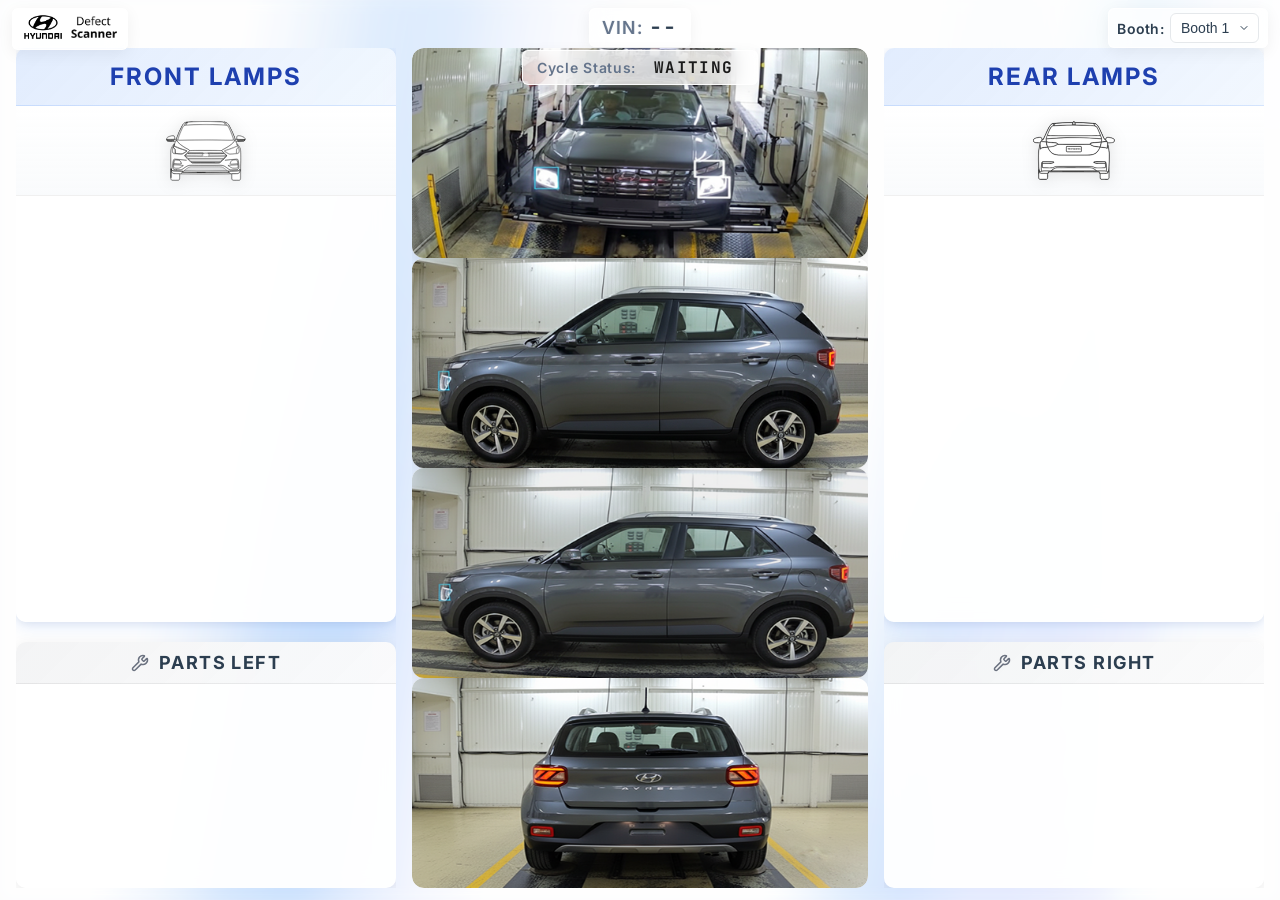
==== commit 145c1785: "Fix cycle status display: type coercion bug and add persistent banner - Convert API overall_status t" ====
--- a/index.html
+++ b/index.html
@@ -22,6 +22,12 @@
         <div class="vin-display" id="vin-display">
             <span class="vin-label">VIN:</span>
             <span class="vin-code" id="vin-code">--</span>
+        </div>
+
+        <!-- Persistent Cycle Status Indicator -->
+        <div class="cycle-status-banner" id="cycle-status-banner">
+            <span class="cycle-status-label">Cycle Status:</span>
+            <span class="cycle-status-value" id="cycle-status-value">WAITING</span>
         </div>
 
         <!-- Booth Selector -->
--- a/styles.css
+++ b/styles.css
@@ -576,6 +576,38 @@
     color: #059669;
 }
 
+/* Lamp N/A (Not Applicable) State - Grey */
+.lamp-state-na {
+    background: #f3f4f6;
+    box-shadow: 0 1px 3px rgba(107, 114, 128, 0.12), 0 1px 2px rgba(107, 114, 128, 0.08);
+}
+
+.lamp-state-na label {
+    color: #6b7280;
+}
+
+.lamp-na-indicator {
+    width: 28px;
+    height: 28px;
+    border: 2px solid #9ca3af;
+    border-radius: 50%;
+    flex-shrink: 0;
+    background: #9ca3af;
+    position: relative;
+}
+
+/* Dash/minus symbol for N/A */
+.lamp-na-indicator::before {
+    content: '';
+    position: absolute;
+    left: 50%;
+    top: 50%;
+    width: 14px;
+    height: 3px;
+    background: white;
+    transform: translate(-50%, -50%);
+}
+
 /* Parts Checklist - Clean two column layout */
 .parts-checklist {
     display: grid !important;
@@ -708,6 +740,57 @@
     font-weight: 600;
     color: #2c3e50;
     letter-spacing: 0.08em;
+}
+
+/* Persistent Cycle Status Banner */
+.cycle-status-banner {
+    position: absolute;
+    top: 8px;
+    left: 50%;
+    transform: translateX(-50%);
+    margin-top: 42px;
+    z-index: 10;
+    display: flex;
+    align-items: center;
+    gap: 8px;
+    padding: 4px 14px;
+    background: rgba(255, 255, 255, 0.7);
+    backdrop-filter: blur(10px);
+    -webkit-backdrop-filter: blur(10px);
+    border: 1.5px solid rgba(255, 255, 255, 0.9);
+    border-radius: 6px;
+    box-shadow: 0 4px 16px rgba(0, 0, 0, 0.06);
+}
+
+.cycle-status-label {
+    font-size: 14px;
+    font-weight: 600;
+    color: #64748b;
+    letter-spacing: 0.05em;
+}
+
+.cycle-status-value {
+    font-family: 'JetBrains Mono', monospace;
+    font-size: 16px;
+    font-weight: 700;
+    letter-spacing: 0.08em;
+    padding: 2px 10px;
+    border-radius: 4px;
+}
+
+.cycle-status-value.waiting {
+    color: #64748b;
+    background: rgba(100, 116, 139, 0.1);
+}
+
+.cycle-status-value.passed {
+    color: #16a34a;
+    background: rgba(34, 197, 94, 0.15);
+}
+
+.cycle-status-value.failed {
+    color: #dc2626;
+    background: rgba(239, 68, 68, 0.15);
 }
 
 /* Status Popover - Full screen overlay - FLASHY for TV viewing */
@@ -775,30 +858,14 @@
 .popover-content:has(.popover-icon.success) {
     background: linear-gradient(145deg, #ecfdf5 0%, #d1fae5 100%);
     border-color: #22c55e;
-    animation: success-glow 1s ease-in-out infinite alternate;
-}
-
-@keyframes success-glow {
-    0% { box-shadow: 0 0 60px rgba(34, 197, 94, 0.6), inset 0 0 60px rgba(34, 197, 94, 0.1); }
-    100% { box-shadow: 0 0 120px rgba(34, 197, 94, 0.9), inset 0 0 80px rgba(34, 197, 94, 0.2); }
+    box-shadow: 0 0 80px rgba(34, 197, 94, 0.5);
 }
 
 /* Failure state card */
 .popover-content:has(.popover-icon.failure) {
     background: linear-gradient(145deg, #fef2f2 0%, #fecaca 100%);
     border-color: #ef4444;
-    animation: failure-flash 0.5s ease-in-out infinite alternate;
-}
-
-@keyframes failure-flash {
-    0% {
-        box-shadow: 0 0 60px rgba(239, 68, 68, 0.6), inset 0 0 60px rgba(239, 68, 68, 0.1);
-        border-color: #ef4444;
-    }
-    100% {
-        box-shadow: 0 0 150px rgba(239, 68, 68, 1), inset 0 0 100px rgba(239, 68, 68, 0.3);
-        border-color: #dc2626;
-    }
+    box-shadow: 0 0 80px rgba(239, 68, 68, 0.5);
 }
 
 .popover-icon {
@@ -815,12 +882,6 @@
 .popover-icon.success {
     background: linear-gradient(145deg, #22c55e 0%, #16a34a 100%);
     box-shadow: 0 20px 60px rgba(34, 197, 94, 0.6);
-    animation: pulse-success-big 1s ease-in-out infinite;
-}
-
-@keyframes pulse-success-big {
-    0%, 100% { transform: scale(1); box-shadow: 0 20px 60px rgba(34, 197, 94, 0.6); }
-    50% { transform: scale(1.1); box-shadow: 0 30px 80px rgba(34, 197, 94, 0.8); }
 }
 
 .popover-icon.success::after {
@@ -836,12 +897,6 @@
 .popover-icon.failure {
     background: linear-gradient(145deg, #ef4444 0%, #dc2626 100%);
     box-shadow: 0 20px 60px rgba(239, 68, 68, 0.6);
-    animation: pulse-failure-big 0.4s ease-in-out infinite;
-}
-
-@keyframes pulse-failure-big {
-    0%, 100% { transform: scale(1); box-shadow: 0 20px 60px rgba(239, 68, 68, 0.6); }
-    50% { transform: scale(1.15); box-shadow: 0 30px 100px rgba(239, 68, 68, 1); }
 }
 
 .popover-icon.failure::before,
@@ -873,22 +928,10 @@
 
 .popover-text.success {
     color: #16a34a;
-    animation: text-glow-success 1s ease-in-out infinite alternate;
-}
-
-@keyframes text-glow-success {
-    0% { text-shadow: 0 4px 20px rgba(34, 197, 94, 0.4); }
-    100% { text-shadow: 0 4px 40px rgba(34, 197, 94, 0.8), 0 0 60px rgba(34, 197, 94, 0.4); }
 }
 
 .popover-text.failure {
     color: #dc2626;
-    animation: text-flash-failure 0.3s ease-in-out infinite alternate;
-}
-
-@keyframes text-flash-failure {
-    0% { text-shadow: 0 4px 20px rgba(239, 68, 68, 0.4); opacity: 1; }
-    100% { text-shadow: 0 4px 50px rgba(239, 68, 68, 1), 0 0 80px rgba(239, 68, 68, 0.6); opacity: 0.9; }
 }
 
 /* Failed Lamps Container */
@@ -932,12 +975,6 @@
     border: 2px solid #ef4444;
     border-radius: 12px;
     box-shadow: 0 4px 12px rgba(239, 68, 68, 0.2);
-    animation: failed-item-pulse 1s ease-in-out infinite alternate;
-}
-
-@keyframes failed-item-pulse {
-    0% { transform: scale(1); box-shadow: 0 4px 12px rgba(239, 68, 68, 0.2); }
-    100% { transform: scale(1.02); box-shadow: 0 6px 20px rgba(239, 68, 68, 0.4); }
 }
 
 .failed-lamp-x {
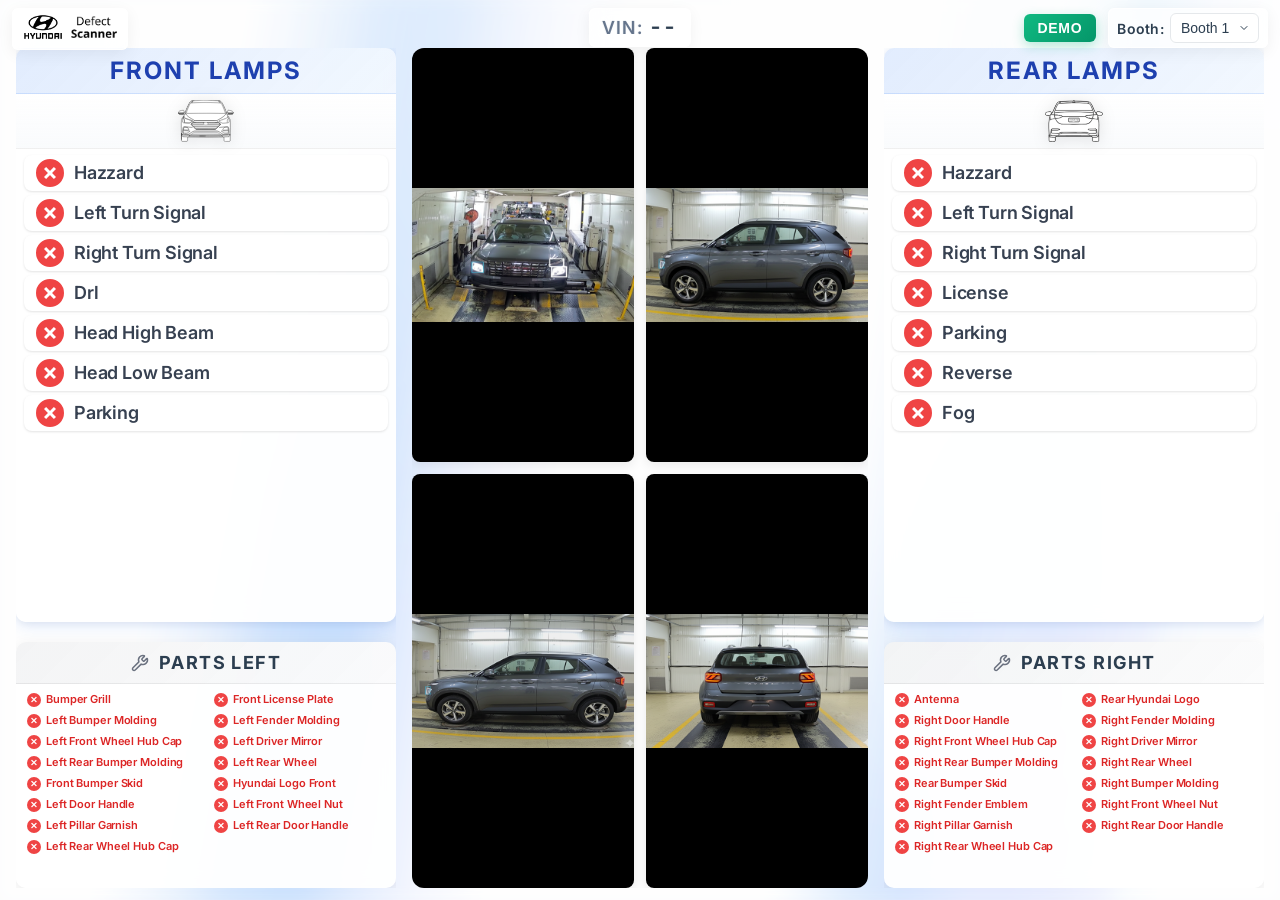
==== commit da4c2e0e: "@ Lock dashboard row order and prevent stale-asset caching Rows in the FRONT/REAR LAMPS and PARTS LE" ====
--- a/index.html
+++ b/index.html
@@ -1,20 +1,25 @@
 <!DOCTYPE html>
 <html lang="en">
+
 <head>
     <meta charset="UTF-8">
     <meta name="viewport" content="width=device-width, initial-scale=1.0">
     <title>Hyundai Quality Control Dashboard</title>
-    <link rel="stylesheet" href="styles.css">
+    <link rel="stylesheet" href="/styles.css">
 </head>
+
 <body>
     <div class="dashboard-container">
+        <!-- DEMO Pass Banner (fade-in at top) -->
+        <div class="pass-banner" id="pass-banner">&#10003; PASS</div>
+
         <!-- Header with Logos -->
         <header class="dashboard-header">
             <div class="logo-container">
-                <img src="Hyundai.png" alt="Hyundai Logo" class="logo hyundai-logo">
+                <img src="/Hyundai.png" alt="Hyundai Logo" class="logo hyundai-logo">
             </div>
             <div class="logo-container">
-                <img src="DefectScanner.png" alt="Defect Scanner Logo" class="logo defect-logo">
+                <img src="/DefectScanner.png" alt="Defect Scanner Logo" class="logo defect-logo">
             </div>
         </header>
 
@@ -30,14 +35,19 @@
             <span class="cycle-status-value" id="cycle-status-value">WAITING</span>
         </div>
 
-        <!-- Booth Selector -->
-        <div class="booth-selector">
-            <label for="booth-select">Booth:</label>
-            <select id="booth-select">
-                <option value="5000" selected>Booth 1</option>
-                <option value="5005">Booth 2</option>
-                <option value="5010">Booth 3</option>
-            </select>
+        <!-- Booth Selector & Mock Test -->
+        <div class="booth-selector-container">
+            <div class="mock-test-container">
+                <button id="demo-btn" class="mock-test-btn mock-pass">DEMO</button>
+            </div>
+            <div class="booth-selector">
+                <label for="booth-select">Booth:</label>
+                <select id="booth-select">
+                    <option value="5000" selected>Booth 1</option>
+                    <option value="5005">Booth 2</option>
+                    <option value="5010">Booth 3</option>
+                </select>
+            </div>
         </div>
 
         <div class="main-layout">
@@ -58,8 +68,11 @@
                 <div class="inspection-card parts-card" id="left-parts-card">
                     <div class="card-header">
                         <h2 class="card-title">
-                            <svg class="title-icon" xmlns="http://www.w3.org/2000/svg" width="24" height="24" viewBox="0 0 24 24" fill="none" stroke="currentColor" stroke-width="2" stroke-linecap="round" stroke-linejoin="round">
-                                <path d="M14.7 6.3a1 1 0 0 0 0 1.4l1.6 1.6a1 1 0 0 0 1.4 0l3.106-3.105c.32-.322.863-.22.983.218a6 6 0 0 1-8.259 7.057l-7.91 7.91a1 1 0 0 1-2.999-3l7.91-7.91a6 6 0 0 1 7.057-8.259c.438.12.54.662.219.984z"/>
+                            <svg class="title-icon" xmlns="http://www.w3.org/2000/svg" width="24" height="24"
+                                viewBox="0 0 24 24" fill="none" stroke="currentColor" stroke-width="2"
+                                stroke-linecap="round" stroke-linejoin="round">
+                                <path
+                                    d="M14.7 6.3a1 1 0 0 0 0 1.4l1.6 1.6a1 1 0 0 0 1.4 0l3.106-3.105c.32-.322.863-.22.983.218a6 6 0 0 1-8.259 7.057l-7.91 7.91a1 1 0 0 1-2.999-3l7.91-7.91a6 6 0 0 1 7.057-8.259c.438.12.54.662.219.984z" />
                             </svg>
                             PARTS LEFT
                         </h2>
@@ -93,8 +106,11 @@
                 <div class="inspection-card parts-card" id="right-parts-card">
                     <div class="card-header">
                         <h2 class="card-title">
-                            <svg class="title-icon" xmlns="http://www.w3.org/2000/svg" width="24" height="24" viewBox="0 0 24 24" fill="none" stroke="currentColor" stroke-width="2" stroke-linecap="round" stroke-linejoin="round">
-                                <path d="M14.7 6.3a1 1 0 0 0 0 1.4l1.6 1.6a1 1 0 0 0 1.4 0l3.106-3.105c.32-.322.863-.22.983.218a6 6 0 0 1-8.259 7.057l-7.91 7.91a1 1 0 0 1-2.999-3l7.91-7.91a6 6 0 0 1 7.057-8.259c.438.12.54.662.219.984z"/>
+                            <svg class="title-icon" xmlns="http://www.w3.org/2000/svg" width="24" height="24"
+                                viewBox="0 0 24 24" fill="none" stroke="currentColor" stroke-width="2"
+                                stroke-linecap="round" stroke-linejoin="round">
+                                <path
+                                    d="M14.7 6.3a1 1 0 0 0 0 1.4l1.6 1.6a1 1 0 0 0 1.4 0l3.106-3.105c.32-.322.863-.22.983.218a6 6 0 0 1-8.259 7.057l-7.91 7.91a1 1 0 0 1-2.999-3l7.91-7.91a6 6 0 0 1 7.057-8.259c.438.12.54.662.219.984z" />
                             </svg>
                             PARTS RIGHT
                         </h2>
@@ -111,6 +127,13 @@
     <!-- Status Popover (Full Screen) -->
     <div class="status-popover" id="status-popover">
         <div class="popover-content">
+            <div class="timer-container" id="timer-container">
+                <svg class="timer-svg" viewBox="0 0 100 100">
+                    <circle class="timer-bg" cx="50" cy="50" r="45"></circle>
+                    <circle class="timer-progress" id="timer-progress" cx="50" cy="50" r="45"></circle>
+                </svg>
+                <div class="timer-text" id="timer-text">10</div>
+            </div>
             <div class="popover-icon" id="popover-icon"></div>
             <div class="popover-text" id="popover-text"></div>
             <div class="failed-lamps-container" id="failed-lamps-container">
@@ -120,6 +143,7 @@
         </div>
     </div>
 
-    <script src="script.js"></script>
+    <script src="/script.js?v=rowlock-2"></script>
 </body>
-</html>
+
+</html>
--- a/styles.css
+++ b/styles.css
@@ -73,6 +73,7 @@
     0% {
         background-position: 50% 50%, 50% 50%;
     }
+
     100% {
         background-position: 350% 50%, 350% 50%;
     }
@@ -116,12 +117,18 @@
     height: 28px;
 }
 
-/* Booth Selector */
-.booth-selector {
+/* Booth Selector & Mock Test Container */
+.booth-selector-container {
     position: absolute;
     top: 8px;
     right: 12px;
     z-index: 10;
+    display: flex;
+    align-items: center;
+    gap: 12px;
+}
+
+.booth-selector {
     display: flex;
     align-items: center;
     gap: 6px;
@@ -132,6 +139,72 @@
     border: 1.5px solid rgba(255, 255, 255, 0.9);
     border-radius: 6px;
     box-shadow: 0 4px 16px rgba(0, 0, 0, 0.06);
+}
+
+.mock-test-btn {
+    padding: 6px 14px;
+    font-size: 14px;
+    font-weight: 700;
+    color: #ffffff;
+    border: none;
+    border-radius: 6px;
+    cursor: pointer;
+    transition: all 0.2s ease;
+    letter-spacing: 0.05em;
+}
+
+.mock-test-btn.mock-pass {
+    background: linear-gradient(135deg, #10b981 0%, #059669 100%);
+    box-shadow: 0 4px 12px rgba(16, 185, 129, 0.3);
+}
+
+.mock-test-btn.mock-fail {
+    background: linear-gradient(135deg, #ef4444 0%, #dc2626 100%);
+    box-shadow: 0 4px 12px rgba(239, 68, 68, 0.3);
+}
+
+.mock-test-btn.mock-warning {
+    background: linear-gradient(135deg, #f59e0b 0%, #d97706 100%);
+    box-shadow: 0 4px 12px rgba(245, 158, 11, 0.3);
+}
+
+.mock-test-btn.mock-warning:hover {
+    box-shadow: 0 6px 16px rgba(245, 158, 11, 0.4);
+}
+
+.mock-test-btn.mock-reset {
+    background: linear-gradient(135deg, #6b7280 0%, #4b5563 100%);
+    box-shadow: 0 4px 12px rgba(107, 114, 128, 0.3);
+}
+
+.mock-test-btn.mock-reset:hover {
+    box-shadow: 0 6px 16px rgba(107, 114, 128, 0.4);
+}
+
+.mock-test-btn.mock-arrived {
+    background: linear-gradient(135deg, #3b82f6 0%, #2563eb 100%);
+    box-shadow: 0 4px 12px rgba(59, 130, 246, 0.3);
+}
+
+.mock-test-btn.mock-arrived:hover {
+    box-shadow: 0 6px 16px rgba(59, 130, 246, 0.4);
+}
+
+.mock-test-btn:hover {
+    transform: translateY(-1px);
+    filter: brightness(1.1);
+}
+
+.mock-test-btn.mock-pass:hover {
+    box-shadow: 0 6px 16px rgba(16, 185, 129, 0.4);
+}
+
+.mock-test-btn.mock-fail:hover {
+    box-shadow: 0 6px 16px rgba(239, 68, 68, 0.4);
+}
+
+.mock-test-btn:active {
+    transform: translateY(0);
 }
 
 .booth-selector label {
@@ -209,36 +282,52 @@
 .video-content-wrapper {
     flex: 1;
     width: 100%;
+    height: 100%;
     min-height: 0;
-    display: flex;
-    flex-direction: column;
+    display: grid;
+    grid-template-columns: 1fr 1fr;
+    grid-template-rows: 1fr 1fr;
+    gap: 12px;
 }
 
 /* Single video fills entire container */
-.video-content-wrapper > div {
-    flex: 1;
+.video-content-wrapper>div {
+    position: relative;
     width: 100% !important;
     height: 100% !important;
     min-height: 0;
-    display: flex;
+    display: block;
+    overflow: hidden;
+    border-radius: 8px;
+    background: #000;
 }
 
 /* Override inline styles on images from backend */
+/* Quadrant Cropping Logic */
+.quadrant-stream {
+    position: absolute;
+    width: calc(100% * (100 / var(--crop-w))) !important;
+    height: calc(100% * (100 / var(--crop-h))) !important;
+    left: calc(-1% * var(--crop-x) * (100 / var(--crop-w))) !important;
+    top: calc(-1% * var(--crop-y) * (100 / var(--crop-h))) !important;
+    object-fit: fill !important;
+    display: block !important;
+}
+
 .videos-container img[style],
 .videos-container img {
-    width: 100% !important;
-    height: 100% !important;
-    object-fit: cover !important;
-    display: block !important;
-    flex: 1;
-    min-height: 0;
+    width: 100%;
+    height: 100%;
+    object-fit: contain;
+    display: block;
 }
 
 .videos-container video,
 .videos-container iframe {
     width: 100% !important;
     height: 100% !important;
-    object-fit: cover !important;
+    object-fit: contain !important;
+    /* Changed from cover to prevent cropping */
     display: block !important;
 }
 
@@ -246,7 +335,8 @@
     border-radius: 12px;
     overflow: hidden;
     position: relative;
-    background: #fff;
+    background: #000;
+    /* Professional black background for letterboxing */
     transition: all 0.3s cubic-bezier(0.4, 0, 0.2, 1);
     width: 100%;
     height: 100%;
@@ -261,7 +351,8 @@
 .vehicle-image {
     width: 100%;
     height: 100%;
-    object-fit: cover;
+    object-fit: contain;
+    /* Changed from cover to prevent cropping */
     display: block;
 }
 
@@ -328,7 +419,7 @@
 
 /* Card Header */
 .card-header {
-    padding: 14px 16px;
+    padding: 8px 16px;
     background: linear-gradient(135deg, rgba(102, 126, 234, 0.1) 0%, rgba(118, 75, 162, 0.1) 100%);
     border-bottom: 1px solid rgba(0, 0, 0, 0.06);
     flex-shrink: 0;
@@ -358,7 +449,7 @@
 
 /* Car SVG Container */
 .car-svg-container {
-    padding: 12px 16px;
+    padding: 6px 16px;
     display: flex;
     flex-direction: column;
     align-items: center;
@@ -366,7 +457,7 @@
     gap: 8px;
     background: linear-gradient(180deg, rgba(255, 255, 255, 0.5) 0%, rgba(248, 250, 252, 0.8) 100%);
     border-bottom: 1px solid rgba(0, 0, 0, 0.06);
-    min-height: 90px;
+    min-height: 54px;
     flex-shrink: 0;
 }
 
@@ -377,7 +468,7 @@
 
 .car-svg {
     width: auto;
-    height: 60px;
+    height: 42px;
     max-width: 100%;
     filter: drop-shadow(0 2px 8px rgba(0, 0, 0, 0.1));
     transition: transform 0.3s ease;
@@ -432,10 +523,10 @@
 
 /* Checklist Container */
 .checklist-container {
-    padding: 10px;
+    padding: 6px 8px;
     display: flex;
     flex-direction: column;
-    gap: 6px;
+    gap: 4px;
     overflow-y: auto;
     flex: 1;
     min-height: 0;
@@ -462,8 +553,8 @@
 .checklist-item {
     display: flex;
     align-items: center;
-    gap: 12px;
-    padding: 12px 16px;
+    gap: 10px;
+    padding: 4px 12px;
     background: #ffffff;
     border: none;
     border-radius: 8px;
@@ -471,7 +562,7 @@
     transition: all 0.25s cubic-bezier(0.4, 0, 0.2, 1);
     cursor: pointer;
     position: relative;
-    min-height: 50px;
+    min-height: 34px;
     flex-shrink: 0;
 }
 
@@ -484,12 +575,13 @@
 .checklist-item label {
     cursor: pointer;
     user-select: none;
-    font-size: 20px;
-    font-weight: 500;
+    font-size: 18px;
+    font-weight: 600;
     color: #2c3e50;
     flex: 1;
-    line-height: 1.3;
+    line-height: 1.2;
     letter-spacing: -0.01em;
+    white-space: nowrap;
 }
 
 /* Custom Checkbox - Red Cross for unchecked, Green Check for checked */
@@ -557,7 +649,7 @@
     transform: translate(-50%, -50%) rotate(45deg);
 }
 
-.checkbox:checked ~ label {
+.checkbox:checked~label {
     color: #059669;
 }
 
@@ -574,6 +666,50 @@
 
 .checklist-item:has(.checkbox:checked) label {
     color: #059669;
+}
+
+/* Lamp Blink-Green State — pending verification for 6 whitelisted lamps
+   (Left/Right Turn Signal + Hazzard in front & rear).
+   The blink is driven by a SINGLE shared timer that toggles `blink-off-phase`
+   on <body> (see startBlinkTicker in script.js), so every blinking lamp —
+   and therefore each front/rear pair — flips on/off in the exact same tick
+   and can never drift out of sync. */
+.checklist-item.lamp-state-blink-green {
+    background: #ecfdf5;
+    box-shadow: 0 1px 3px rgba(16, 185, 129, 0.12), 0 1px 2px rgba(16, 185, 129, 0.08);
+}
+
+.checklist-item.lamp-state-blink-green .checkbox {
+    background-color: #10b981;
+    border-color: #10b981;
+    box-shadow: 0 0 0 4px rgba(16, 185, 129, 0.35);
+    transition: opacity 0.12s ease, box-shadow 0.12s ease;
+    opacity: 1;
+}
+
+/* OFF phase of the shared blink cycle — all blinking lamps dim together */
+body.blink-off-phase .checklist-item.lamp-state-blink-green .checkbox {
+    opacity: 0.2;
+    box-shadow: 0 0 0 0 rgba(16, 185, 129, 0);
+}
+
+.checklist-item.lamp-state-blink-green .checkbox::before,
+.checklist-item.lamp-state-blink-green .checkbox::after {
+    display: none;
+}
+
+.checklist-item.lamp-state-blink-green label {
+    color: #059669;
+}
+
+/* 2x font for a synchronized pair (Left/Right Turn Signal, Hazzard). Applied
+   to BOTH front and rear rows from the moment blinking starts and kept until
+   BOTH sides are ticked ✓ — a side that ticks first stays enlarged (no longer
+   blinking) until its partner also ticks, then both revert to normal size. */
+.checklist-item.lamp-pair-enlarged label {
+    font-size: 36px;
+    font-weight: 800;
+    line-height: 1.05;
 }
 
 /* Lamp N/A (Not Applicable) State - Grey */
@@ -608,29 +744,61 @@
     transform: translate(-50%, -50%);
 }
 
-/* Parts Checklist - Clean two column layout */
+/* Parts Checklist - Scrollable 2-column grid (matches original Hyundai UI).
+   Fixed box height (inherited from the parts card) with overflow-y: auto so
+   it scrolls through all parts. Small text; long names wrap to 2 full lines
+   (no truncation/ellipsis). */
 .parts-checklist {
     display: grid !important;
-    grid-template-columns: 1fr 1fr;
-    gap: 6px 10px !important;
-    padding: 10px !important;
+    grid-template-columns: 1fr 1fr !important;
+    align-content: start !important;
+    gap: 2px 6px !important;
+    padding: 6px !important;
     overflow-y: auto !important;
+    overflow-x: hidden !important;
 }
 
 .parts-checklist .checklist-item {
-    padding: 6px 10px !important;
-    min-height: 32px !important;
-    gap: 8px !important;
-    border-radius: 6px !important;
+    padding: 1px 5px !important;
+    min-height: 19px !important;
+    gap: 5px !important;
+    border-radius: 4px !important;
+    align-items: center !important;
+    background: transparent !important;
+    box-shadow: none !important;
 }
 
 .parts-checklist .checklist-item label {
-    font-size: 14px !important;
-    font-weight: 500 !important;
-    line-height: 1.2 !important;
-}
-
-/* Parts Indicator (replaces checkbox for parts) */
+    font-size: 11px !important;
+    font-weight: 600 !important;
+    line-height: 1.1 !important;
+    /* Full name wraps to a 2nd line when needed — never cut off / ellipsized. */
+    white-space: normal !important;
+    word-break: break-word !important;
+    overflow: visible !important;
+    text-overflow: clip !important;
+    min-width: 0 !important;
+}
+
+/* Thin scrollbar (matches the original's slim scrollbar) */
+.parts-checklist::-webkit-scrollbar {
+    width: 6px;
+}
+
+.parts-checklist::-webkit-scrollbar-track {
+    background: transparent;
+}
+
+.parts-checklist::-webkit-scrollbar-thumb {
+    background: rgba(0, 0, 0, 0.15);
+    border-radius: 3px;
+}
+
+.parts-checklist::-webkit-scrollbar-thumb:hover {
+    background: rgba(0, 0, 0, 0.3);
+}
+
+/* Parts Indicator (status dot, left of the name) */
 .parts-indicator {
     width: 20px;
     height: 20px;
@@ -642,37 +810,34 @@
     transition: all 0.25s ease;
 }
 
-/* Parts indicator size for TV viewing */
 .parts-checklist .parts-indicator {
-    width: 20px !important;
-    height: 20px !important;
-}
-
-/* Parts State: Grey - Not eligible for current car */
-.parts-state-not-eligible {
-    background: #f9fafb !important;
-    box-shadow: 0 1px 2px rgba(0, 0, 0, 0.04) !important;
-}
-
-.parts-state-not-eligible .parts-indicator {
-    background: #d1d5db;
-}
-
-.parts-state-not-eligible label {
-    color: #9ca3af !important;
-}
-
-/* Parts State: Blue - Present in current car */
-.parts-state-present {
-    background: #eff6ff !important;
-    box-shadow: 0 1px 3px rgba(59, 130, 246, 0.12), 0 1px 2px rgba(59, 130, 246, 0.08) !important;
-}
-
-.parts-state-present .parts-indicator {
-    background: #3b82f6;
-}
-
-.parts-state-present .parts-indicator::after {
+    width: 14px !important;
+    height: 14px !important;
+}
+
+/* Scale the dot glyphs (✕ / ! / ✓) down to fit the smaller dot */
+.parts-checklist .parts-indicator::after {
+    font-size: 9px !important;
+}
+
+.parts-checklist .parts-state-pass .parts-indicator::after {
+    width: 4px !important;
+    height: 7px !important;
+    border-width: 0 2px 2px 0 !important;
+    margin-bottom: 1px !important;
+}
+
+/* Parts State: Green ✓ - Pass */
+.parts-state-pass {
+    background: #f0fdf4 !important;
+    box-shadow: 0 1px 3px rgba(16, 185, 129, 0.12), 0 1px 2px rgba(16, 185, 129, 0.08) !important;
+}
+
+.parts-state-pass .parts-indicator {
+    background: #22c55e;
+}
+
+.parts-state-pass .parts-indicator::after {
     content: '';
     width: 5px;
     height: 9px;
@@ -682,21 +847,43 @@
     margin-bottom: 2px;
 }
 
-.parts-state-present label {
-    color: #2563eb !important;
-}
-
-/* Parts State: Orange - Required but not present */
-.parts-state-required {
+.parts-state-pass label {
+    color: #059669 !important;
+}
+
+/* Parts State: Red ✕ - Fail */
+.parts-state-fail {
+    background: #fef2f2 !important;
+    box-shadow: 0 1px 3px rgba(239, 68, 68, 0.12), 0 1px 2px rgba(239, 68, 68, 0.08) !important;
+}
+
+.parts-state-fail .parts-indicator {
+    background: #ef4444;
+}
+
+.parts-state-fail .parts-indicator::after {
+    content: '✕';
+    color: white;
+    font-weight: 700;
+    font-size: 12px;
+    line-height: 1;
+}
+
+.parts-state-fail label {
+    color: #dc2626 !important;
+}
+
+/* Parts State: Orange ⚠ - Warning */
+.parts-state-warning {
     background: #fff7ed !important;
     box-shadow: 0 1px 3px rgba(249, 115, 22, 0.12), 0 1px 2px rgba(249, 115, 22, 0.08) !important;
 }
 
-.parts-state-required .parts-indicator {
-    background: #f97316;
-}
-
-.parts-state-required .parts-indicator::after {
+.parts-state-warning .parts-indicator {
+    background: #f59e0b;
+}
+
+.parts-state-warning .parts-indicator::after {
     content: '!';
     color: white;
     font-weight: 700;
@@ -704,8 +891,30 @@
     line-height: 1;
 }
 
-.parts-state-required label {
-    color: #ea580c !important;
+.parts-state-warning label {
+    color: #d97706 !important;
+}
+
+/* Parts State: Grey - N/A */
+.parts-state-na {
+    background: #f9fafb !important;
+    box-shadow: 0 1px 2px rgba(0, 0, 0, 0.04) !important;
+}
+
+.parts-state-na .parts-indicator {
+    background: #9ca3af;
+}
+
+.parts-state-na .parts-indicator::after {
+    content: '';
+    width: 10px;
+    height: 2px;
+    background: white;
+    border-radius: 1px;
+}
+
+.parts-state-na label {
+    color: #9ca3af !important;
 }
 
 /* VIN Display - Top center */
@@ -742,24 +951,15 @@
     letter-spacing: 0.08em;
 }
 
+/* Hide Cycle Status Banner globally */
+#cycle-status-banner {
+    display: none !important;
+}
+
 /* Persistent Cycle Status Banner */
 .cycle-status-banner {
-    position: absolute;
-    top: 8px;
-    left: 50%;
-    transform: translateX(-50%);
-    margin-top: 42px;
-    z-index: 10;
-    display: flex;
-    align-items: center;
-    gap: 8px;
-    padding: 4px 14px;
-    background: rgba(255, 255, 255, 0.7);
-    backdrop-filter: blur(10px);
-    -webkit-backdrop-filter: blur(10px);
-    border: 1.5px solid rgba(255, 255, 255, 0.9);
-    border-radius: 6px;
-    box-shadow: 0 4px 16px rgba(0, 0, 0, 0.06);
+    display: none !important;
+    /* Secondary backup */
 }
 
 .cycle-status-label {
@@ -793,6 +993,37 @@
     background: rgba(239, 68, 68, 0.15);
 }
 
+/* DEMO Pass Banner - green "✓ PASS" at top, fades in after all 6 lamps pass */
+.pass-banner {
+    position: absolute;
+    top: 56px;
+    left: 50%;
+    transform: translateX(-50%) translateY(-10px);
+    z-index: 50;
+    display: flex;
+    align-items: center;
+    gap: 12px;
+    padding: 12px 40px;
+    font-family: 'Inter', sans-serif;
+    font-size: 32px;
+    font-weight: 900;
+    letter-spacing: 0.08em;
+    color: #ffffff;
+    background: linear-gradient(135deg, #22c55e 0%, #16a34a 100%);
+    border-radius: 12px;
+    box-shadow: 0 8px 28px rgba(34, 197, 94, 0.45);
+    opacity: 0;
+    visibility: hidden;
+    pointer-events: none;
+    transition: opacity 0.5s ease, transform 0.5s ease;
+}
+
+.pass-banner.show {
+    opacity: 1;
+    visibility: visible;
+    transform: translateX(-50%) translateY(0);
+}
+
 /* Status Popover - Full screen overlay - FLASHY for TV viewing */
 .status-popover {
     position: fixed;
@@ -826,9 +1057,19 @@
 }
 
 @keyframes popover-entrance {
-    0% { transform: scale(0.5); opacity: 0; }
-    50% { transform: scale(1.05); }
-    100% { transform: scale(1); opacity: 1; }
+    0% {
+        transform: scale(0.5);
+        opacity: 0;
+    }
+
+    50% {
+        transform: scale(1.05);
+    }
+
+    100% {
+        transform: scale(1);
+        opacity: 1;
+    }
 }
 
 .popover-content {
@@ -1005,6 +1246,11 @@
     color: #6b7280;
 }
 
+/* Hidden state for mock test */
+.mock-test-container.hidden {
+    display: none;
+}
+
 /* Scrollbar for failed lamps */
 .failed-lamps-container::-webkit-scrollbar {
     width: 8px;
@@ -1022,6 +1268,72 @@
 
 .failed-lamps-container::-webkit-scrollbar-thumb:hover {
     background: #dc2626;
+}
+
+/* Timer Circle Styles */
+.timer-container {
+    position: absolute;
+    top: 40px;
+    right: 40px;
+    width: 100px;
+    height: 100px;
+    display: flex;
+    align-items: center;
+    justify-content: center;
+    z-index: 20;
+    background: rgba(255, 255, 255, 0.4);
+    backdrop-filter: blur(10px);
+    -webkit-backdrop-filter: blur(10px);
+    border-radius: 50%;
+    box-shadow: 0 8px 32px rgba(0, 0, 0, 0.1);
+    border: 1px solid rgba(255, 255, 255, 0.4);
+}
+
+.timer-svg {
+    width: 80%;
+    height: 80%;
+    transform: rotate(-90deg);
+}
+
+.timer-bg {
+    fill: none;
+    stroke: rgba(0, 0, 0, 0.05);
+    stroke-width: 10;
+}
+
+.timer-progress {
+    fill: none;
+    stroke: #ffffff;
+    stroke-width: 10;
+    stroke-linecap: round;
+    stroke-dasharray: 283;
+    /* 2 * PI * 45 */
+    stroke-dashoffset: 0;
+    transition: stroke-dashoffset 0.1s linear;
+}
+
+.popover-content:has(.popover-icon.success) .timer-progress {
+    stroke: #22c55e;
+}
+
+.popover-content:has(.popover-icon.failure) .timer-progress {
+    stroke: #ef4444;
+}
+
+.timer-text {
+    position: absolute;
+    font-family: 'JetBrains Mono', monospace;
+    font-size: 36px;
+    font-weight: 800;
+    color: #1f2937;
+}
+
+.popover-content:has(.popover-icon.success) .timer-text {
+    color: #16a34a;
+}
+
+.popover-content:has(.popover-icon.failure) .timer-text {
+    color: #dc2626;
 }
 
 /* Print Styles */
@@ -1038,4 +1350,4 @@
     .dashboard-container {
         box-shadow: none;
     }
-}
+}
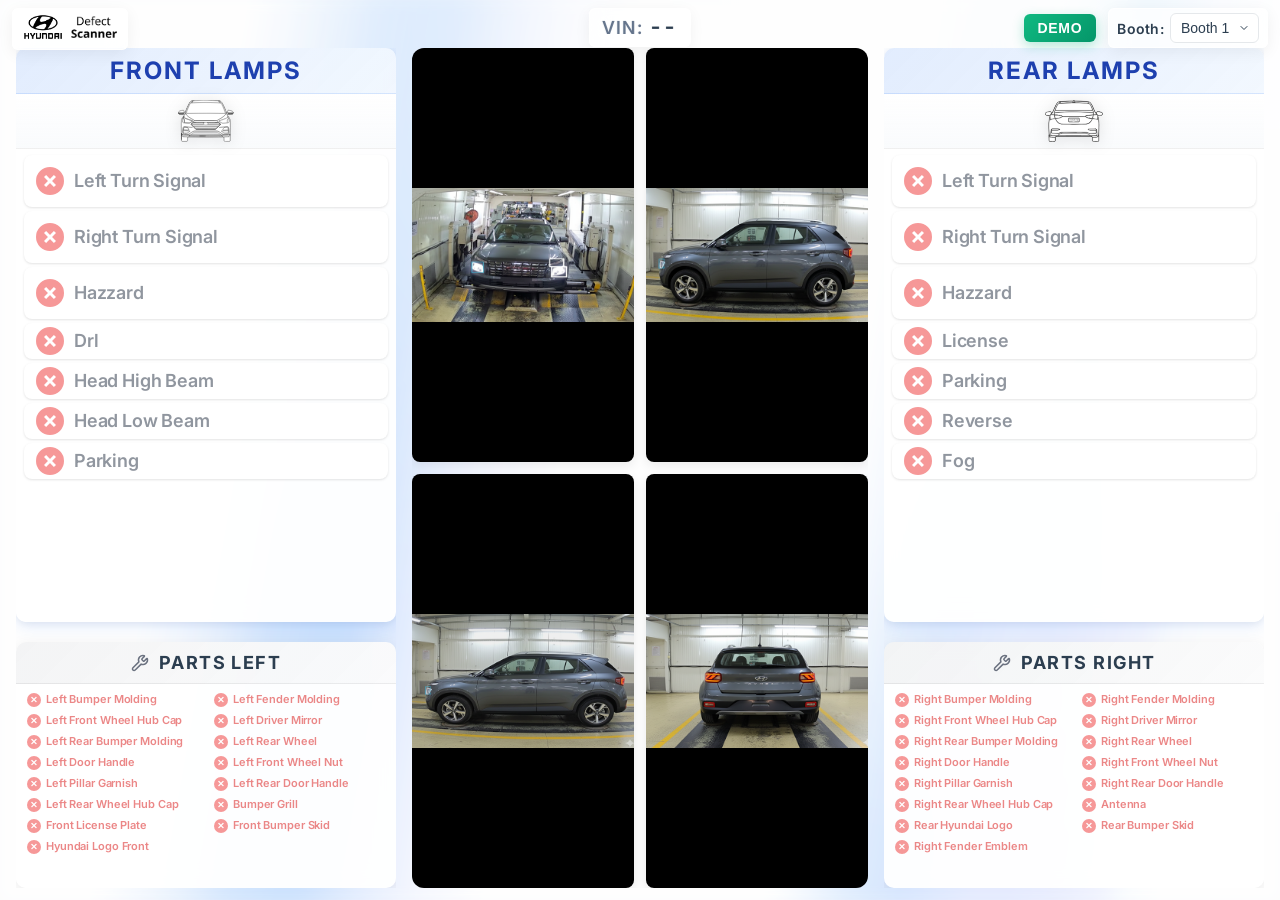
==== commit 16dae203: "@ Restore original light theme; keep blink + four-stage lamp animations Revert the dashboard visuals" ====
--- a/index.html
+++ b/index.html
@@ -136,6 +136,7 @@
             </div>
             <div class="popover-icon" id="popover-icon"></div>
             <div class="popover-text" id="popover-text"></div>
+            <div class="popover-meta" id="popover-meta"></div>
             <div class="failed-lamps-container" id="failed-lamps-container">
                 <div class="failed-lamps-title">FAILED LAMPS</div>
                 <div class="failed-lamps-list" id="failed-lamps-list"></div>
@@ -143,7 +144,7 @@
         </div>
     </div>
 
-    <script src="/script.js?v=rowlock-2"></script>
+    <script src="/script.js?v=revert-1"></script>
 </body>
 
 </html>
--- a/styles.css
+++ b/styles.css
@@ -1336,6 +1336,186 @@
     color: #dc2626;
 }
 
+/* ════════════════════════════════════════════════════════════════
+   PRESERVED ANIMATIONS (light theme) — carried forward from the recent
+   work onto the restored original look. Markup hooks come from script.js;
+   only the styling lives here. All driven by the shared body.blink-off-phase
+   ticker or CSS keyframes — timings/easing unchanged.
+   ════════════════════════════════════════════════════════════════ */
+
+/* A. GLOBAL WAITING BLINK — every waiting row's red ✗ (and its label) pulses
+   smoothly in unison via the shared ticker. Smooth opacity (ease-in-out over
+   one half-cycle), NOT a hard square-wave. Indicator never fully invisible. */
+.checklist-item.is-waiting .checkbox,
+.checklist-item.is-waiting .parts-indicator,
+.checklist-item.is-waiting label {
+    opacity: 1;
+    transition: opacity 0.5s ease-in-out;
+}
+
+body.blink-off-phase .checklist-item.is-waiting .checkbox,
+body.blink-off-phase .checklist-item.is-waiting .parts-indicator,
+body.blink-off-phase .checklist-item.is-waiting label {
+    opacity: 0.55;
+}
+
+/* B. SIX SPECIAL LAMPS — four-stage flow.
+   Stage 2/3 (.stage-processing): the green blink + mint highlight + 36px text
+   come from .lamp-state-blink-green / .lamp-pair-enlarged (already in the
+   original CSS); this adds the smooth breathing on the label. Reserve row
+   height so entering/leaving the processing stage never shifts neighbours. */
+.checklist-item.lamp-pair-row {
+    min-height: 52px;
+}
+
+@keyframes lamp-breathe {
+    0%, 100% {
+        opacity: 1;
+        color: #047857;
+        transform: scale(1);
+    }
+    50% {
+        opacity: 0.8;
+        color: #34d399;
+        transform: scale(1.03);
+    }
+}
+
+.checklist-item.stage-processing label {
+    animation: lamp-breathe 1.2s ease-in-out infinite;
+    transform-origin: left center;
+    will-change: opacity, transform;
+}
+
+/* Stage 4 (.stage-done): static green ✓ at baseline size — no animation. */
+.checklist-item.stage-done label {
+    animation: none;
+}
+
+/* ════════════════════════════════════════════════════════════════
+   CAMERA PLACEHOLDER (original look) — dark tile, centered view label,
+   red ● LIVE pill top-right, monospace timestamp bottom-left.
+   ════════════════════════════════════════════════════════════════ */
+.camera-placeholder {
+    position: absolute;
+    inset: 0;
+    z-index: 0;
+    border-radius: 8px;
+    background: linear-gradient(135deg, #1a1a2e 0%, #16213e 100%);
+    overflow: hidden;
+}
+
+.cam-center {
+    position: absolute;
+    inset: 0;
+    display: flex;
+    flex-direction: column;
+    align-items: center;
+    justify-content: center;
+    gap: 10px;
+}
+
+.cam-icon {
+    width: 56px;
+    height: 56px;
+    color: #ffffff;
+    opacity: 0.2;
+}
+
+.cam-label {
+    font-family: 'Inter', sans-serif;
+    font-size: 13px;
+    font-weight: 600;
+    letter-spacing: 0.16em;
+    text-transform: uppercase;
+    color: rgba(255, 255, 255, 0.55);
+}
+
+.cam-live {
+    position: absolute;
+    top: 10px;
+    right: 12px;
+    display: flex;
+    align-items: center;
+    gap: 5px;
+    padding: 2px 9px;
+    border-radius: 20px;
+    background: rgba(0, 0, 0, 0.4);
+    font-family: 'Inter', sans-serif;
+    font-size: 10px;
+    font-weight: 700;
+    letter-spacing: 0.12em;
+    color: #ffffff;
+}
+
+.cam-live-dot {
+    width: 7px;
+    height: 7px;
+    border-radius: 50%;
+    background: #ff3b3b;
+    box-shadow: 0 0 8px rgba(255, 59, 59, 0.9);
+    animation: cam-live-pulse 1.6s ease-in-out infinite;
+}
+
+@keyframes cam-live-pulse {
+    0%, 100% { opacity: 1; }
+    50% { opacity: 0.4; }
+}
+
+.cam-timestamp {
+    position: absolute;
+    bottom: 10px;
+    left: 12px;
+    font-family: 'JetBrains Mono', monospace;
+    font-size: 10px;
+    color: rgba(255, 255, 255, 0.5);
+}
+
+/* ════════════════════════════════════════════════════════════════
+   OVERLAY SUB-DATA — three cards (VIN / BOOTH / TIME) under the heading.
+   ════════════════════════════════════════════════════════════════ */
+.popover-meta {
+    display: flex;
+    gap: 18px;
+    justify-content: center;
+    flex-wrap: wrap;
+}
+
+.popover-meta-item {
+    display: flex;
+    flex-direction: column;
+    align-items: center;
+    gap: 6px;
+    padding: 14px 26px;
+    background: rgba(255, 255, 255, 0.6);
+    border: 1.5px solid rgba(255, 255, 255, 0.9);
+    border-radius: 14px;
+    box-shadow: 0 2px 10px rgba(0, 0, 0, 0.05);
+    min-width: 120px;
+}
+
+.popover-meta-label {
+    font-family: 'Inter', sans-serif;
+    font-size: 14px;
+    font-weight: 700;
+    letter-spacing: 0.1em;
+    text-transform: uppercase;
+    color: #64748b;
+}
+
+.popover-meta-value {
+    font-family: 'Inter', sans-serif;
+    font-size: 24px;
+    font-weight: 800;
+    color: #1f2937;
+}
+
+.popover-meta-value.mono {
+    font-family: 'JetBrains Mono', monospace;
+    font-size: 20px;
+    letter-spacing: 0.04em;
+}
+
 /* Print Styles */
 @media print {
     body {
